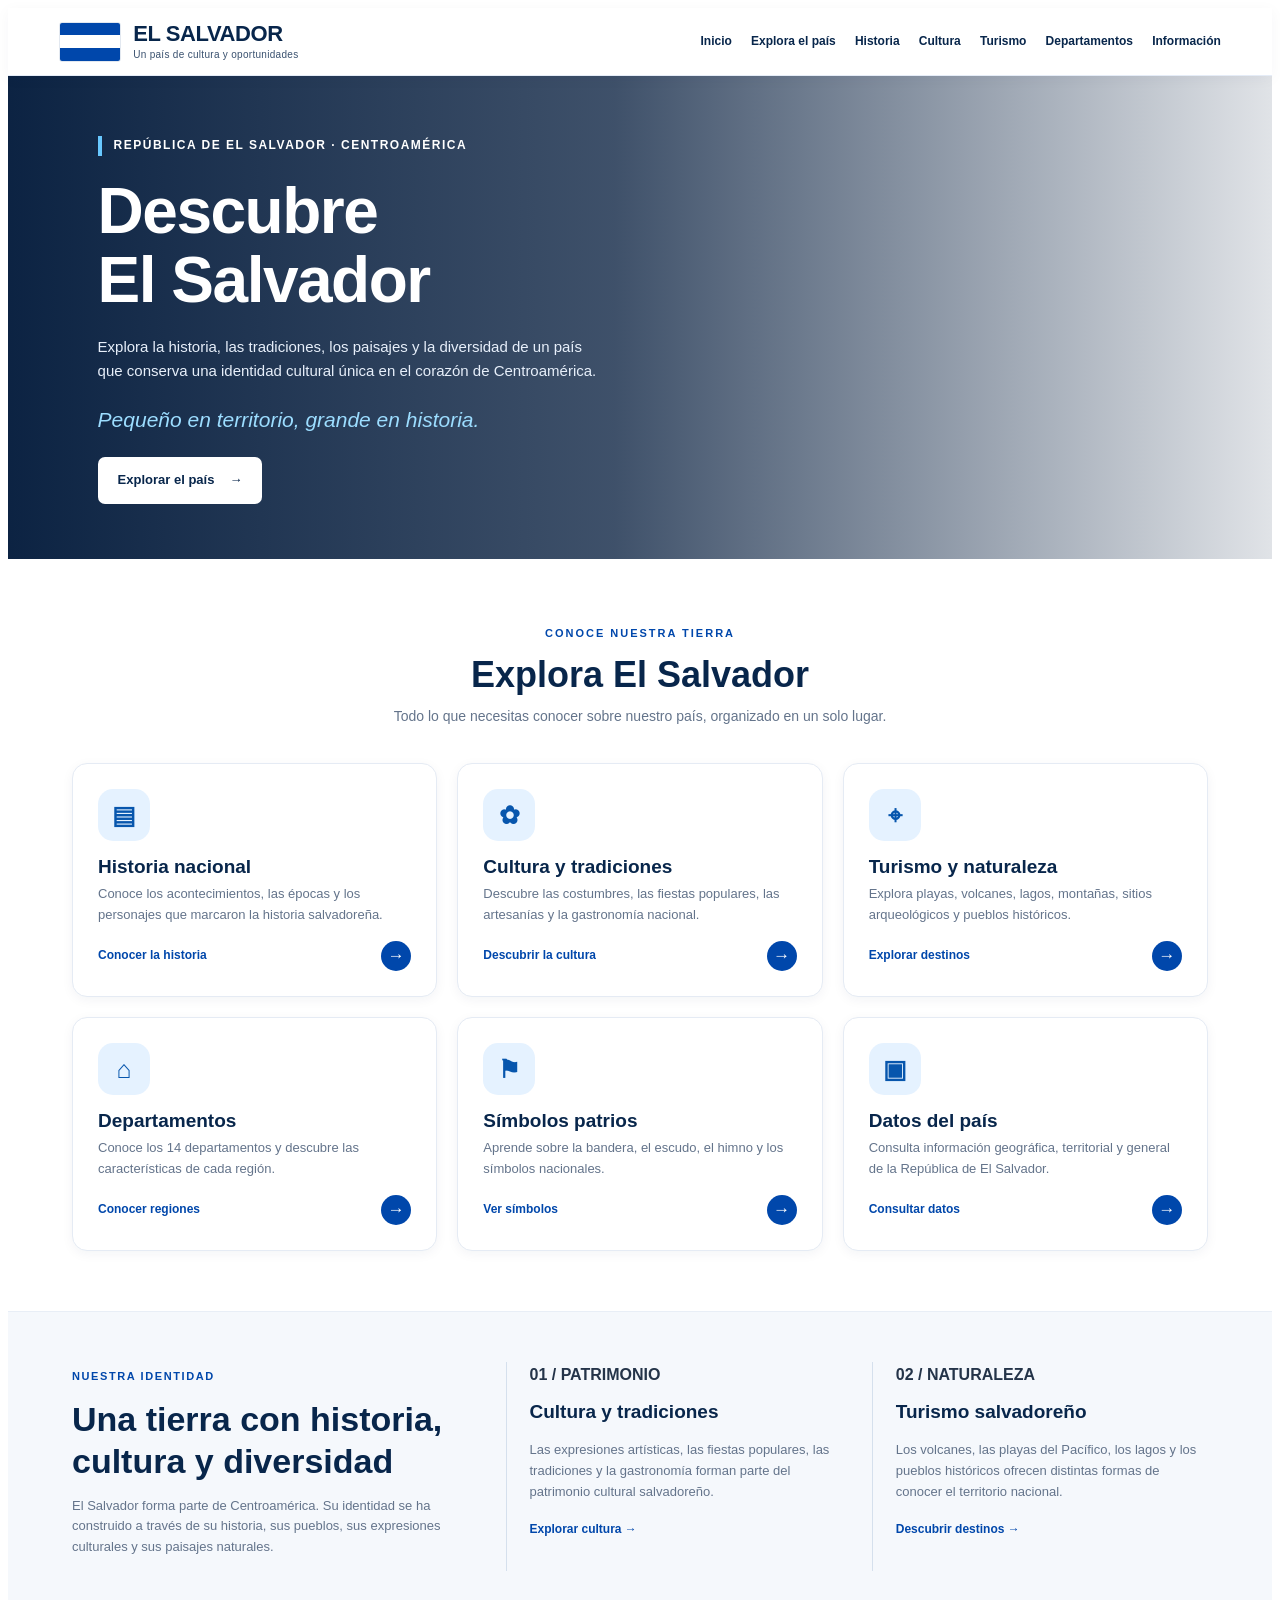
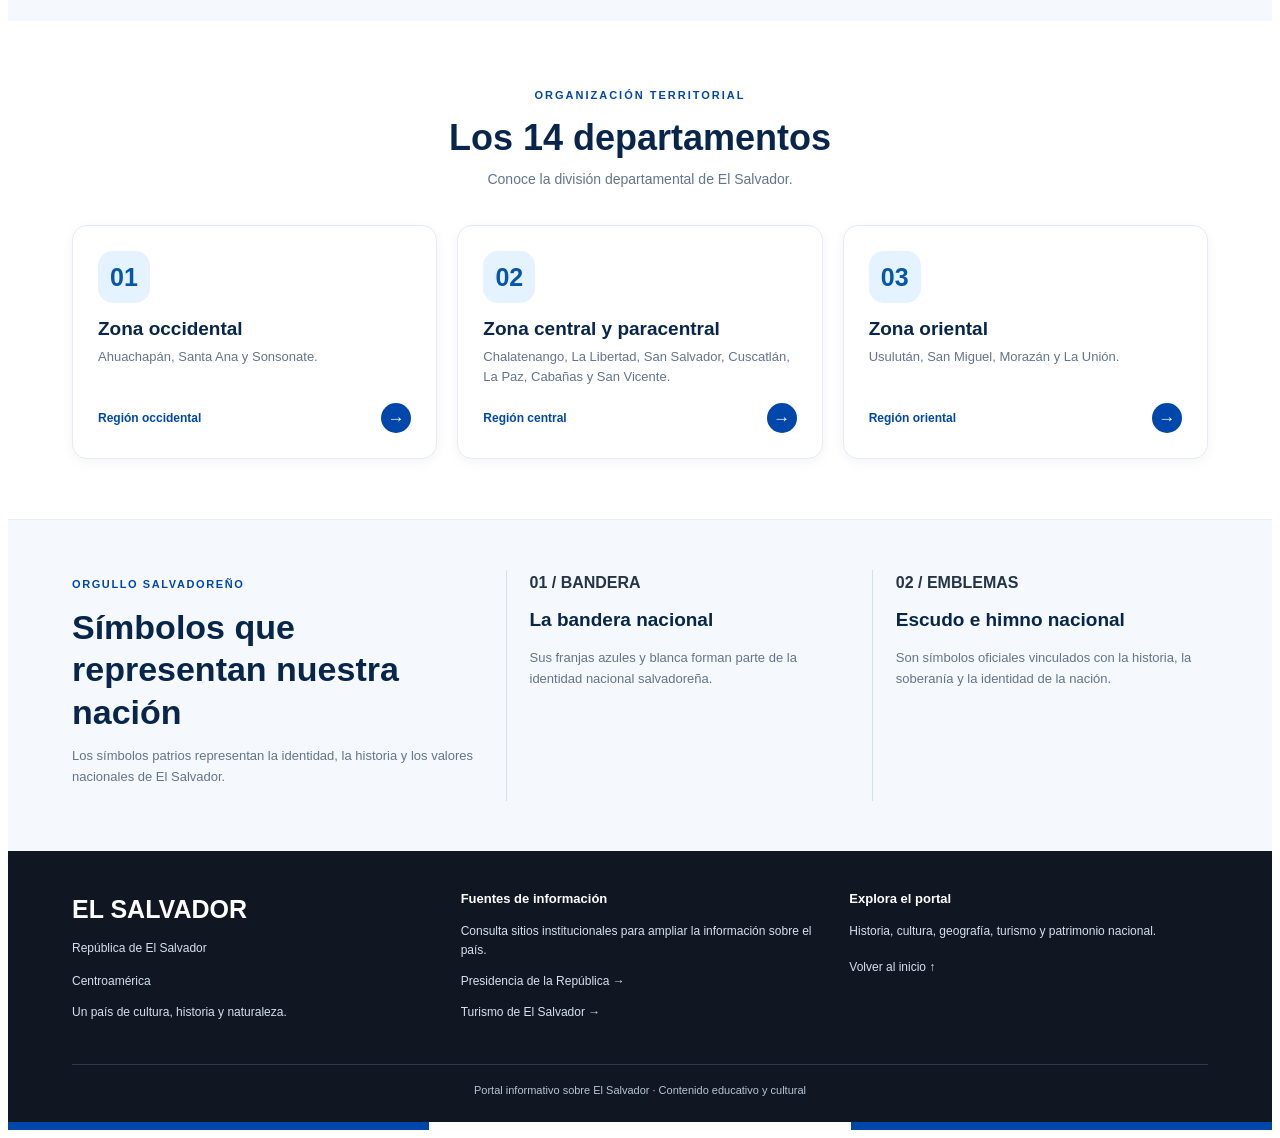
==== index.html @ 53412001 "Conflicto resuelto y actualizacion de cambios" ====
<!DOCTYPE html>
<html lang="es-SV">

<head>
  <!-- ==================================================
       1. CONFIGURACIÓN GENERAL DEL DOCUMENTO
  =================================================== -->
  <meta charset="UTF-8">
  <meta name="viewport" content="width=device-width, initial-scale=1.0">

  <title>El Salvador | Portal informativo nacional</title>

  <meta
    name="description"
    content="Descubre El Salvador: historia, cultura, turismo, departamentos, símbolos patrios e información general del país."
  >

  <meta name="theme-color" content="#0047ab">
  <meta name="robots" content="index, follow">

  <!-- ==================================================
       2. VINCULACIÓN DEL ARCHIVO CSS
       menu.css contiene los estilos del portal.
  =================================================== -->
  <link rel="stylesheet" href="style.css">
</head>

<body>

<div id="portal-sv">

  <!-- ==================================================
       3. ENCABEZADO, BANDERA Y MENÚ DE NAVEGACIÓN
       El JavaScript controla el menú móvil y la transparencia.
  =================================================== -->
  <header class="header">

    <!-- Marca del portal: bandera y nombre -->
    <a href="#sv-inicio" class="brand" aria-label="Inicio de El Salvador">

      <div class="flag" role="img" aria-label="Bandera de El Salvador">
        <span></span>
        <span></span>
        <span></span>
      </div>

      <span class="brand-text">
        <strong>EL SALVADOR</strong>
        <small>Un país de cultura y oportunidades</small>
      </span>

    </a>

    <!-- Botón para abrir y cerrar el menú en móviles -->
    <button
      class="toggle"
      id="sv-toggle"
      type="button"
      aria-label="Abrir menú"
      aria-controls="sv-nav"
      aria-expanded="false"
    >☰</button>

    <!-- Enlaces principales del portal -->
    <nav class="nav" id="sv-nav" aria-label="Menú principal">
      <a href="#sv-inicio">Inicio</a>
      <a href="#sv-explora">Explora el país</a>
      <a href="#sv-historia">Historia</a>
      <a href="#sv-cultura">Cultura</a>
      <a href="#sv-turismo">Turismo</a>
      <a href="#sv-departamentos">Departamentos</a>
      <a href="#sv-contacto">Información</a>
    </nav>

  </header>


  <!-- ==================================================
       4. PORTADA PRINCIPAL
       Presentación del país y botón para explorar el portal.
  =================================================== -->
  <section class="hero" id="sv-inicio">

    <div class="hero-content">

      <span class="eyebrow">
        REPÚBLICA DE EL SALVADOR · CENTROAMÉRICA
      </span>

      <h1>Descubre<br>El Salvador</h1>

      <p>
        Explora la historia, las tradiciones, los paisajes y la
        diversidad de un país que conserva una identidad cultural
        única en el corazón de Centroamérica.
      </p>

      <span class="motto">
        Pequeño en territorio, grande en historia.
      </span>

      <a class="btn" href="#sv-explora">
        Explorar el país
        <span aria-hidden="true">→</span>
      </a>

    </div>

  </section>


  <!-- ==================================================
       5. CONTENIDO PRINCIPAL Y ACCESOS
       Cada tarjeta lleva a una sección del portal.
  =================================================== -->
  <main class="main" id="sv-explora">

    <!-- Título de la sección -->
    <div class="section-title">
      <span>CONOCE NUESTRA TIERRA</span>
      <h2>Explora El Salvador</h2>
      <p>
        Todo lo que necesitas conocer sobre nuestro país,
        organizado en un solo lugar.
      </p>
    </div>

    <!-- Cuadrícula de categorías -->
    <div class="grid">

      <!-- Tarjeta: Historia -->
      <a class="card" href="#sv-historia">
        <span class="icon" aria-hidden="true">▤</span>
        <h3>Historia nacional</h3>
        <p>
          Conoce los acontecimientos, las épocas y los personajes
          que marcaron la historia salvadoreña.
        </p>
        <span class="card-link">
          Conocer la historia
          <b class="arrow" aria-hidden="true">→</b>
        </span>
      </a>

      <!-- Tarjeta: Cultura -->
      <a class="card" href="#sv-cultura">
        <span class="icon" aria-hidden="true">✿</span>
        <h3>Cultura y tradiciones</h3>
        <p>
          Descubre las costumbres, las fiestas populares,
          las artesanías y la gastronomía nacional.
        </p>
        <span class="card-link">
          Descubrir la cultura
          <b class="arrow" aria-hidden="true">→</b>
        </span>
      </a>

      <!-- Tarjeta: Turismo -->
      <a class="card" href="#sv-turismo">
        <span class="icon" aria-hidden="true">⌖</span>
        <h3>Turismo y naturaleza</h3>
        <p>
          Explora playas, volcanes, lagos, montañas,
          sitios arqueológicos y pueblos históricos.
        </p>
        <span class="card-link">
          Explorar destinos
          <b class="arrow" aria-hidden="true">→</b>
        </span>
      </a>

      <!-- Tarjeta: Departamentos -->
      <a class="card" href="#sv-departamentos">
        <span class="icon" aria-hidden="true">⌂</span>
        <h3>Departamentos</h3>
        <p>
          Conoce los 14 departamentos y descubre
          las características de cada región.
        </p>
        <span class="card-link">
          Conocer regiones
          <b class="arrow" aria-hidden="true">→</b>
        </span>
      </a>

      <!-- Tarjeta: Símbolos patrios -->
      <a class="card" href="#sv-simbolos">
        <span class="icon" aria-hidden="true">⚑</span>
        <h3>Símbolos patrios</h3>
        <p>
          Aprende sobre la bandera, el escudo,
          el himno y los símbolos nacionales.
        </p>
        <span class="card-link">
          Ver símbolos
          <b class="arrow" aria-hidden="true">→</b>
        </span>
      </a>

      <!-- Tarjeta: Información general -->
      <a class="card" href="#sv-informacion">
        <span class="icon" aria-hidden="true">▣</span>
        <h3>Datos del país</h3>
        <p>
          Consulta información geográfica, territorial
          y general de la República de El Salvador.
        </p>
        <span class="card-link">
          Consultar datos
          <b class="arrow" aria-hidden="true">→</b>
        </span>
      </a>

    </div>

  </main>


  <!-- ==================================================
       6. PRESENTACIÓN DE LA IDENTIDAD NACIONAL
       Introducción general sobre el patrimonio del país.
  =================================================== -->
  <section class="identity" id="sv-historia">

    <!-- Introducción -->
    <div class="identity-intro">
      <span class="label">NUESTRA IDENTIDAD</span>

      <h2>Una tierra con historia, cultura y diversidad</h2>

      <p>
        El Salvador forma parte de Centroamérica. Su identidad
        se ha construido a través de su historia, sus pueblos,
        sus expresiones culturales y sus paisajes naturales.
      </p>
    </div>

    <!-- Bloque de cultura -->
    <article class="identity-item" id="sv-cultura">
      <strong>01 / PATRIMONIO</strong>
      <h3>Cultura y tradiciones</h3>

      <p>
        Las expresiones artísticas, las fiestas populares,
        las tradiciones y la gastronomía forman parte
        del patrimonio cultural salvadoreño.
      </p>

      <a href="#sv-explora">Explorar cultura →</a>
    </article>

    <!-- Bloque de turismo -->
    <article class="identity-item" id="sv-turismo">
      <strong>02 / NATURALEZA</strong>
      <h3>Turismo salvadoreño</h3>

      <p>
        Los volcanes, las playas del Pacífico, los lagos
        y los pueblos históricos ofrecen distintas formas
        de conocer el territorio nacional.
      </p>

      <a href="#sv-explora">Descubrir destinos →</a>
    </article>

  </section>


  <!-- ==================================================
       7. ORGANIZACIÓN TERRITORIAL
       Presentación de las regiones y sus departamentos.
  =================================================== -->
  <section class="main" id="sv-departamentos">

    <div class="section-title">
      <span>ORGANIZACIÓN TERRITORIAL</span>
      <h2>Los 14 departamentos</h2>
      <p>
        Conoce la división departamental de El Salvador.
      </p>
    </div>

    <div class="grid">

      <!-- Región occidental -->
      <article class="card">
        <span class="icon" aria-hidden="true">01</span>
        <h3>Zona occidental</h3>
        <p>Ahuachapán, Santa Ana y Sonsonate.</p>
        <span class="card-link">
          Región occidental
          <b class="arrow" aria-hidden="true">→</b>
        </span>
      </article>

      <!-- Región central y paracentral -->
      <article class="card">
        <span class="icon" aria-hidden="true">02</span>
        <h3>Zona central y paracentral</h3>
        <p>
          Chalatenango, La Libertad, San Salvador, Cuscatlán,
          La Paz, Cabañas y San Vicente.
        </p>
        <span class="card-link">
          Región central
          <b class="arrow" aria-hidden="true">→</b>
        </span>
      </article>

      <!-- Región oriental -->
      <article class="card">
        <span class="icon" aria-hidden="true">03</span>
        <h3>Zona oriental</h3>
        <p>Usulután, San Miguel, Morazán y La Unión.</p>
        <span class="card-link">
          Región oriental
          <b class="arrow" aria-hidden="true">→</b>
        </span>
      </article>

    </div>

  </section>


  <!-- ==================================================
       8. SÍMBOLOS PATRIOS
       Contenido introductorio sobre los emblemas nacionales.
  =================================================== -->
  <section class="identity" id="sv-simbolos">

    <div class="identity-intro">
      <span class="label">ORGULLO SALVADOREÑO</span>

      <h2>Símbolos que representan nuestra nación</h2>

      <p>
        Los símbolos patrios representan la identidad,
        la historia y los valores nacionales de El Salvador.
      </p>
    </div>

    <!-- Bandera nacional -->
    <article class="identity-item">
      <strong>01 / BANDERA</strong>
      <h3>La bandera nacional</h3>
      <p>
        Sus franjas azules y blanca forman parte
        de la identidad nacional salvadoreña.
      </p>
    </article>

    <!-- Escudo e himno -->
    <article class="identity-item">
      <strong>02 / EMBLEMAS</strong>
      <h3>Escudo e himno nacional</h3>
      <p>
        Son símbolos oficiales vinculados con la historia,
        la soberanía y la identidad de la nación.
      </p>
    </article>

  </section>


  <!-- ==================================================
       9. PIE DE PÁGINA E INFORMACIÓN
       Incluye la descripción del portal y enlaces externos.
  =================================================== -->
  <footer class="footer" id="sv-contacto">

    <!-- Identidad del portal -->
    <div>
      <h3>EL SALVADOR</h3>
      <span>República de El Salvador</span>
      <p>Centroamérica</p>
      <p>Un país de cultura, historia y naturaleza.</p>
    </div>

    <!-- Fuentes externas -->
    <div id="sv-informacion">
      <h4>Fuentes de información</h4>

      <p>
        Consulta sitios institucionales para ampliar
        la información sobre el país.
      </p>

      <p>
        <a
          href="https://www.presidencia.gob.sv/"
          target="_blank"
          rel="noopener noreferrer"
        >
          Presidencia de la República →
        </a>
      </p>

      <p>
        <a
          href="https://www.elsalvador.travel/"
          target="_blank"
          rel="noopener noreferrer"
        >
          Turismo de El Salvador →
        </a>
      </p>
    </div>

    <!-- Navegación secundaria -->
    <div>
      <h4>Explora el portal</h4>
      <p>
        Historia, cultura, geografía, turismo y patrimonio nacional.
      </p>
      <a href="#sv-inicio">Volver al inicio ↑</a>
    </div>

    <!-- Derechos y descripción -->
    <div class="copyright">
      Portal informativo sobre El Salvador · Contenido educativo y cultural
    </div>

  </footer>


  <!-- ==================================================
       10. FRANJA DECORATIVA CON COLORES NACIONALES
       Elemento visual al final de la página.
  =================================================== -->
  <div class="stripes" aria-hidden="true">
    <span></span>
    <span></span>
    <span></span>
  </div>

</div>

<!-- FUNCIONAMIENTO DEL MENÚ MÓVIL -->

<script>
(function () {
  "use strict";

  const root = document.getElementById("portal-sv");
  if (!root) return;

  const header = root.querySelector(".header");
  const button = root.querySelector("#sv-toggle");
  const nav = root.querySelector("#sv-nav");

  /* =========================================
     1. TRANSPARENCIA DEL ENCABEZADO AL BAJAR
  ========================================= */
  function updateHeader() {
    if (!header) return;

    header.classList.toggle("scrolled", window.scrollY > 30);
  }

  window.addEventListener("scroll", updateHeader, {
    passive: true
  });

  updateHeader();

  /* =========================================
     2. CONTROL DEL MENÚ MÓVIL
  ========================================= */
  if (!button || !nav) return;

  function closeMenu() {
    nav.classList.remove("open");
    button.textContent = "☰";
    button.setAttribute("aria-expanded", "false");
    button.setAttribute("aria-label", "Abrir menú");
  }

  function openMenu() {
    nav.classList.add("open");
    button.textContent = "✕";
    button.setAttribute("aria-expanded", "true");
    button.setAttribute("aria-label", "Cerrar menú");
  }

  button.addEventListener("click", function () {
    const isOpen = nav.classList.contains("open");

    if (isOpen) {
      closeMenu();
    } else {
      openMenu();
    }
  });

  /* Cerrar al seleccionar una sección */
  nav.querySelectorAll("a").forEach(function (link) {
    link.addEventListener("click", closeMenu);
  });

  /* Cerrar con Escape */
  document.addEventListener("keydown", function (event) {
    if (event.key === "Escape") {
      closeMenu();
    }
  });

  /* Cerrar si se vuelve a la vista de escritorio */
  window.addEventListener("resize", function () {
    if (window.innerWidth > 720) {
      closeMenu();
    }
  });

})();
</script>


</body>
</html>
---- style.css ----
/* ==================================================
   1. VARIABLES Y CONFIGURACIÓN GENERAL
================================================== */
#portal-sv {
  --azul: #0047ab;
  --azul-oscuro: #08264b;
  --celeste: #dceeff;
  --blanco: #fff;
  --gris: #64748b;
  --fondo: #f5f8fc;
  --borde: #e5ebf4;
  --radio: 15px;
  --transicion: .25s ease;
  font-family: "Segoe UI", Arial, sans-serif;
  color: #243449;
  background: var(--blanco);
  width: 100%;
  line-height: 1.6;
  overflow-wrap: break-word;
  isolation: isolate;
}
#portal-sv *,
#portal-sv *::before,
#portal-sv *::after {
  box-sizing: border-box;
}
#portal-sv img {
  display: block;
  max-width: 100%;
  height: auto;
}
#portal-sv a {
  color: inherit;
  text-decoration: none;
}
#portal-sv button {
  font: inherit;
}
#portal-sv a:focus-visible,
#portal-sv button:focus-visible {
  outline: 3px solid #68c8ff;
  outline-offset: 4px;
}

/* ==================================================
   2. ENCABEZADO Y MARCA
================================================== */
#portal-sv .header {
  position: relative;
  z-index: 10;
  display: flex;
  align-items: center;
  justify-content: space-between;
  gap: 20px;
  padding: 14px clamp(16px, 4vw, 55px);
  background: var(--blanco);
  border-bottom: 1px solid #e7edf4;
}
#portal-sv .brand {
  display: flex;
  align-items: center;
  gap: 12px;
  flex-shrink: 0;
  color: var(--azul-oscuro);
}
#portal-sv .flag {
  display: flex;
  flex-direction: column;
  width: 62px;
  height: 40px;
  flex-shrink: 0;
  overflow: hidden;
  border: 1px solid #e2e8f0;
  border-radius: 3px;
}
#portal-sv .flag span {
  display: block;
  flex: 1;
  background: #0047ab;
}
#portal-sv .flag span:nth-child(2) {
  background: #fff;
}
#portal-sv .brand strong {
  display: block;
  font-size: 24px;
  line-height: 1.2;
}
#portal-sv .brand small {
  display: block;
  font-size: 11px;
  line-height: 1.5;
}


/* ==================================================
   3. MENÚ INSTITUCIONAL — EL SALVADOR
================================================== */

/* Encabezado fijo y transición */
#portal-sv .header {
  position: sticky;
  top: 0;
  z-index: 1000;
  display: flex;
  align-items: center;
  justify-content: space-between;
  gap: 20px;
  padding: 13px clamp(16px, 4vw, 55px);
  background: rgba(255, 255, 255, .97);
  border-bottom: 1px solid rgba(0, 71, 171, .10);
  box-shadow: 0 3px 14px rgba(8, 38, 75, .04);
  transition:
    background .35s ease,
    box-shadow .35s ease,
    border-color .35s ease,
    padding .35s ease,
    backdrop-filter .35s ease;
}

/* Estado transparente al desplazarse */
#portal-sv .header.scrolled {
  padding-top: 9px;
  padding-bottom: 9px;
  background: rgba(8, 38, 75, .78);
  border-bottom-color: rgba(255, 255, 255, .15);
  box-shadow: 0 8px 28px rgba(8, 38, 75, .16);
  -webkit-backdrop-filter: blur(16px) saturate(150%);
  backdrop-filter: blur(16px) saturate(150%);
}

/* Marca y nombre del portal */
#portal-sv .brand {
  display: flex;
  align-items: center;
  gap: 12px;
  min-width: 0;
  flex-shrink: 0;
  color: var(--azul-oscuro);
  transition: color .35s ease;
}

#portal-sv .header.scrolled .brand {
  color: #fff;
}

#portal-sv .brand strong {
  font-size: 22px;
  line-height: 1.2;
  letter-spacing: -.4px;
}

#portal-sv .brand small {
  font-size: 10px;
  letter-spacing: .3px;
  opacity: .8;
}

/* Navegación de escritorio */
#portal-sv .nav {
  display: flex;
  align-items: center;
  justify-content: flex-end;
  gap: clamp(8px, 1.5vw, 22px);
}

#portal-sv .nav a {
  position: relative;
  display: inline-flex;
  align-items: center;
  padding: 10px 0;
  color: var(--azul-oscuro);
  font-size: 12px;
  font-weight: 700;
  white-space: nowrap;
  border: 0;
  transition: color .25s ease;
}

/* Línea inferior animada */
#portal-sv .nav a::after {
  content: "";
  position: absolute;
  right: 0;
  bottom: 3px;
  left: 0;
  height: 2px;
  border-radius: 5px;
  background: #168bd2;
  transform: scaleX(0);
  transform-origin: right;
  transition: transform .28s ease;
}

#portal-sv .nav a:hover,
#portal-sv .nav a:focus-visible {
  color: #0878bd;
}

#portal-sv .nav a:hover::after,
#portal-sv .nav a:focus-visible::after {
  transform: scaleX(1);
  transform-origin: left;
}

/* Colores del menú sobre el encabezado transparente */
#portal-sv .header.scrolled .nav a {
  color: #fff;
}

#portal-sv .header.scrolled .nav a:hover,
#portal-sv .header.scrolled .nav a:focus-visible {
  color: #9cddff;
}

#portal-sv .header.scrolled .nav a::after {
  background: #9cddff;
}

/* Botón del menú móvil */
#portal-sv .toggle {
  display: none;
  align-items: center;
  justify-content: center;
  width: 43px;
  height: 43px;
  padding: 0;
  border: 1px solid rgba(0, 71, 171, .15);
  border-radius: 12px;
  background: #edf6ff;
  color: var(--azul);
  font-size: 23px;
  cursor: pointer;
  transition:
    background .25s ease,
    color .25s ease,
    transform .25s ease;
}

#portal-sv .toggle:hover {
  background: var(--azul);
  color: #fff;
}

#portal-sv .header.scrolled .toggle {
  border-color: rgba(255, 255, 255, .2);
  background: rgba(255, 255, 255, .12);
  color: #fff;
}

#portal-sv .header.scrolled .toggle:hover {
  background: rgba(255, 255, 255, .24);
}

/* ==================================================
   3.1 MENÚ RESPONSIVE
================================================== */
@media (max-width: 1050px) {
  #portal-sv .header {
    gap: 14px;
  }

  #portal-sv .nav {
    gap: 12px;
  }

  #portal-sv .nav a {
    font-size: 11px;
  }

  #portal-sv .brand strong {
    font-size: 20px;
  }
}

@media (max-width: 720px) {
  #portal-sv .header,
  #portal-sv .header.scrolled {
    flex-wrap: nowrap;
    gap: 12px;
    padding: 11px 16px;
  }

  #portal-sv .brand {
    gap: 9px;
  }

  #portal-sv .brand strong {
    font-size: 19px;
  }

  #portal-sv .brand small {
    font-size: 9px;
  }

  #portal-sv .flag {
    width: 43px;
    height: 29px;
  }

  #portal-sv .toggle {
    display: inline-flex;
    flex-shrink: 0;
  }

  #portal-sv .nav {
    display: none;
    position: absolute;
    top: 100%;
    right: 0;
    left: 0;
    flex-direction: column;
    align-items: stretch;
    gap: 0;
    padding: 8px 20px 16px;
    border-top: 1px solid #e5edf7;
    border-bottom: 2px solid #168bd2;
    border-radius: 0 0 16px 16px;
    background: rgba(255, 255, 255, .98);
    box-shadow: 0 16px 32px rgba(8, 38, 75, .14);
    -webkit-backdrop-filter: blur(16px);
    backdrop-filter: blur(16px);
  }

  #portal-sv .nav.open {
    display: flex;
  }

  #portal-sv .nav a,
  #portal-sv .header.scrolled .nav a {
    display: block;
    padding: 13px 5px;
    border-bottom: 1px solid #eaf0f7;
    color: var(--azul-oscuro);
    font-size: 13px;
    white-space: normal;
  }

  #portal-sv .nav a::after {
    display: none;
  }

  #portal-sv .nav a:hover,
  #portal-sv .header.scrolled .nav a:hover {
    color: #0878bd;
    background: #f1f8ff;
  }

  #portal-sv .header.scrolled .nav {
    background: rgba(255, 255, 255, .98);
  }
}

/* ==================================================
   3.2 ACCESIBILIDAD
================================================== */
@media (prefers-reduced-motion: reduce) {
  #portal-sv .header,
  #portal-sv .nav a,
  #portal-sv .nav a::after,
  #portal-sv .toggle {
    transition: none;
  }
}


/* ==================================================
   4. PORTADA PRINCIPAL
================================================== */
#portal-sv .hero {
  display: flex;
  align-items: center;
  min-height: 450px;
  padding: 55px clamp(22px, 7vw, 95px);
  color: #fff;
  background:
    linear-gradient(
      90deg,
      rgba(2, 26, 59, .96),
      rgba(2, 26, 59, .76) 48%,
      rgba(2, 26, 59, .12)
    ),
    url("https://images.unsplash.com/photo-1518509562904-e7ef99cdcc86?auto=format&fit=crop&w=1800&q=85")
    center / cover no-repeat;
}
#portal-sv .hero-content {
  width: 100%;
  max-width: 610px;
}
#portal-sv .eyebrow {
  display: inline-block;
  padding-left: 12px;
  border-left: 4px solid #68c8ff;
  font-size: 12px;
  font-weight: 750;
  letter-spacing: 1.5px;
}
#portal-sv .hero h1 {
  margin: 20px 0;
  color: #fff;
  font-size: clamp(38px, 5vw, 65px);
  line-height: 1.08;
  letter-spacing: -1.5px;
}
#portal-sv .hero p {
  max-width: 510px;
  color: #e7effa;
  font-size: 15px;
}
#portal-sv .hero .motto {
  display: block;
  margin: 20px 0;
  color: #9cddff;
  font-size: 21px;
  font-style: italic;
}

/* ==================================================
   5. BOTÓN PRINCIPAL
================================================== */
#portal-sv .btn {
  display: inline-flex;
  align-items: center;
  justify-content: center;
  gap: 15px;
  padding: 12px 19px;
  border: 1px solid transparent;
  border-radius: 7px;
  background: #fff;
  color: var(--azul-oscuro);
  font-size: 13px;
  font-weight: 750;
  transition: background var(--transicion), transform var(--transicion);
}
#portal-sv .btn:hover {
  background: #cceaff;
  transform: translateY(-2px);
}

/* ==================================================
   6. CONTENIDO Y TÍTULOS
================================================== */
#portal-sv .main {
  padding: 60px clamp(17px, 5vw, 70px);
}
#portal-sv .section-title {
  margin: 0 auto 35px;
  text-align: center;
}
#portal-sv .section-title span {
  color: var(--azul);
  font-size: 11px;
  font-weight: 800;
  letter-spacing: 2px;
}
#portal-sv .section-title h2 {
  margin: 8px 0;
  color: var(--azul-oscuro);
  font-size: clamp(26px, 3vw, 36px);
  line-height: 1.25;
}
#portal-sv .section-title p {
  margin: 0;
  color: var(--gris);
  font-size: 14px;
}

/* ==================================================
   7. CUADRÍCULA DE TARJETAS
================================================== */
#portal-sv .grid {
  display: grid;
  grid-template-columns: repeat(3, minmax(0, 1fr));
  gap: 20px;
  width: 100%;
  max-width: 1400px;
  margin: 0 auto;
}
#portal-sv .card {
  display: flex;
  flex-direction: column;
  align-items: flex-start;
  min-width: 0;
  min-height: 225px;
  padding: 25px;
  border: 1px solid var(--borde);
  border-radius: var(--radio);
  background: #fff;
  box-shadow: 0 3px 12px rgba(15, 42, 78, .05);
  transition: transform var(--transicion), border-color var(--transicion), box-shadow var(--transicion);
}
#portal-sv .card:hover {
  transform: translateY(-4px);
  border-color: #b9d8f3;
  box-shadow: 0 12px 28px rgba(15, 42, 78, .1);
}
#portal-sv .icon {
  display: grid;
  place-items: center;
  width: 52px;
  height: 52px;
  flex-shrink: 0;
  border-radius: 15px;
  background: #e5f2ff;
  color: #0756ad;
  font-size: 25px;
  font-weight: 700;
}
#portal-sv .card h3 {
  margin: 13px 0 5px;
  color: var(--azul-oscuro);
  font-size: 19px;
  line-height: 1.35;
}
#portal-sv .card p {
  margin: 0 0 15px;
  color: var(--gris);
  font-size: 13px;
}
#portal-sv .card-link {
  display: flex;
  align-items: center;
  justify-content: space-between;
  gap: 10px;
  width: 100%;
  margin-top: auto;
  color: var(--azul);
  font-size: 12px;
  font-weight: 750;
}
#portal-sv .arrow {
  display: grid;
  place-items: center;
  width: 30px;
  height: 30px;
  flex-shrink: 0;
  border-radius: 50%;
  background: var(--azul);
  color: #fff;
  font-size: 17px;
  transition: transform var(--transicion);
}
#portal-sv .card-link:hover .arrow {
  transform: translateX(3px);
}

/* ==================================================
   8. IDENTIDAD NACIONAL
================================================== */
#portal-sv .identity {
  display: grid;
  grid-template-columns: 1.2fr 1fr 1fr;
  gap: 30px;
  padding: 50px clamp(20px, 5vw, 70px);
  border-top: 1px solid #e8eef6;
  background: var(--fondo);
}
#portal-sv .identity .label {
  color: var(--azul);
  font-size: 11px;
  font-weight: 800;
  letter-spacing: 1.6px;
}
#portal-sv .identity h2 {
  margin: 10px 0;
  color: var(--azul-oscuro);
  font-size: clamp(24px, 2.7vw, 34px);
  line-height: 1.25;
}
#portal-sv .identity h3 {
  margin: 9px 0;
  color: var(--azul-oscuro);
  font-size: 19px;
}
#portal-sv .identity p {
  color: var(--gris);
  font-size: 13px;
}
#portal-sv .identity-item {
  padding-left: 23px;
  border-left: 1px solid #d5e0ed;
}
#portal-sv .identity-item a {
  color: var(--azul);
  font-size: 12px;
  font-weight: 750;
}
#portal-sv .identity-item a:hover {
  text-decoration: underline;
}

/* ==================================================
   9. PIE DE PÁGINA
================================================== */
#portal-sv .footer {
  display: grid;
  grid-template-columns: repeat(3, minmax(0, 1fr));
  gap: 30px;
  padding: 38px clamp(20px, 5vw, 70px) 22px;
  background: #101722;
  color: #fff;
}
#portal-sv .footer h3 {
  margin: 0 0 5px;
  color: #fff;
  font-size: 25px;
}
#portal-sv .footer h4 {
  margin: 0 0 10px;
  color: #fff;
  font-size: 13px;
}
#portal-sv .footer p,
#portal-sv .footer a,
#portal-sv .footer span {
  color: #d6e0ee;
  font-size: 12px;
  overflow-wrap: anywhere;
}
#portal-sv .footer a:hover {
  color: #9cddff;
}
#portal-sv .socials {
  display: flex;
  flex-wrap: wrap;
  gap: 9px;
  margin-top: 12px;
}
#portal-sv .socials a {
  display: grid;
  place-items: center;
  width: 35px;
  height: 35px;
  border-radius: 50%;
  background: #fff;
  color: #10315a;
  font-weight: 800;
  transition: background var(--transicion), transform var(--transicion);
}
#portal-sv .socials a:hover {
  transform: translateY(-2px);
  background: #9cddff;
}
#portal-sv .copyright {
  grid-column: 1 / -1;
  padding-top: 17px;
  border-top: 1px solid #303c4c;
  color: #b7c4d5;
  font-size: 11px;
  text-align: center;
}

/* ==================================================
   10. FRANJA CON LOS COLORES DE LA BANDERA
================================================== */
#portal-sv .stripes {
  display: flex;
  width: 100%;
  height: 8px;
}
#portal-sv .stripes span {
  flex: 1;
}
#portal-sv .stripes span:nth-child(1),
#portal-sv .stripes span:nth-child(3) {
  background: #0047ab;
}
#portal-sv .stripes span:nth-child(2) {
  background: #fff;
}

/* ==================================================
   11. TABLET Y PANTALLAS MEDIANAS
================================================== */
@media (max-width: 1050px) {
  #portal-sv .header {
    flex-wrap: wrap;
  }
  #portal-sv .nav {
    gap: 13px;
  }
  #portal-sv .nav a {
    font-size: 11px;
  }
  #portal-sv .grid {
    grid-template-columns: repeat(2, minmax(0, 1fr));
  }
  #portal-sv .identity {
    grid-template-columns: repeat(2, minmax(0, 1fr));
  }
  #portal-sv .identity-intro {
    grid-column: 1 / -1;
  }
}

/* ==================================================
   12. MÓVILES
================================================== */
@media (max-width: 720px) {
  #portal-sv .header {
    flex-wrap: nowrap;
    gap: 12px;
    padding: 12px 16px;
  }
  #portal-sv .brand {
    min-width: 0;
    gap: 9px;
  }
  #portal-sv .brand strong {
    font-size: 21px;
  }
  #portal-sv .brand small {
    font-size: 10px;
  }
  #portal-sv .flag {
    width: 48px;
    height: 32px;
  }
  #portal-sv .toggle {
    display: block;
    flex-shrink: 0;
  }
  #portal-sv .nav {
    display: none;
    position: absolute;
    top: 100%;
    left: 0;
    right: 0;
    flex-direction: column;
    align-items: stretch;
    gap: 0;
    padding: 8px 20px 15px;
    border-top: 1px solid #edf0f5;
    background: #fff;
    box-shadow: 0 12px 20px rgba(0, 0, 0, .08);
  }
  #portal-sv .nav.open {
    display: flex;
  }
  #portal-sv .nav a {
    padding: 12px 5px;
    border-bottom: 1px solid #edf0f5;
    font-size: 13px;
  }
  #portal-sv .hero {
    min-height: 440px;
    padding: 38px 22px;
    background-position: center;
  }
  #portal-sv .hero h1 {
    font-size: clamp(36px, 10vw, 49px);
    letter-spacing: -1px;
  }
  #portal-sv .hero p {
    font-size: 14px;
  }
  #portal-sv .hero .motto {
    font-size: 18px;
  }
  #portal-sv .main {
    padding: 42px 16px;
  }
  #portal-sv .section-title {
    margin-bottom: 25px;
  }
  #portal-sv .grid {
    grid-template-columns: minmax(0, 1fr);
    gap: 14px;
  }
  #portal-sv .card {
    min-height: 190px;
    padding: 22px;
  }
  #portal-sv .identity {
    grid-template-columns: minmax(0, 1fr);
    gap: 22px;
    padding: 38px 22px;
  }
  #portal-sv .identity-intro {
    grid-column: auto;
  }
  #portal-sv .identity-item {
    padding-left: 17px;
  }
  #portal-sv .footer {
    grid-template-columns: minmax(0, 1fr);
    gap: 24px;
    padding: 32px 22px 22px;
  }
  #portal-sv .copyright {
    grid-column: auto;
  }
}

/* ==================================================
   13. ACCESIBILIDAD Y MOVIMIENTO REDUCIDO
================================================== */
@media (prefers-reduced-motion: reduce) {
  #portal-sv *,
  #portal-sv *::before,
  #portal-sv *::after {
    scroll-behavior: auto !important;
    animation: none !important;
    transition: none !important;
  }
}
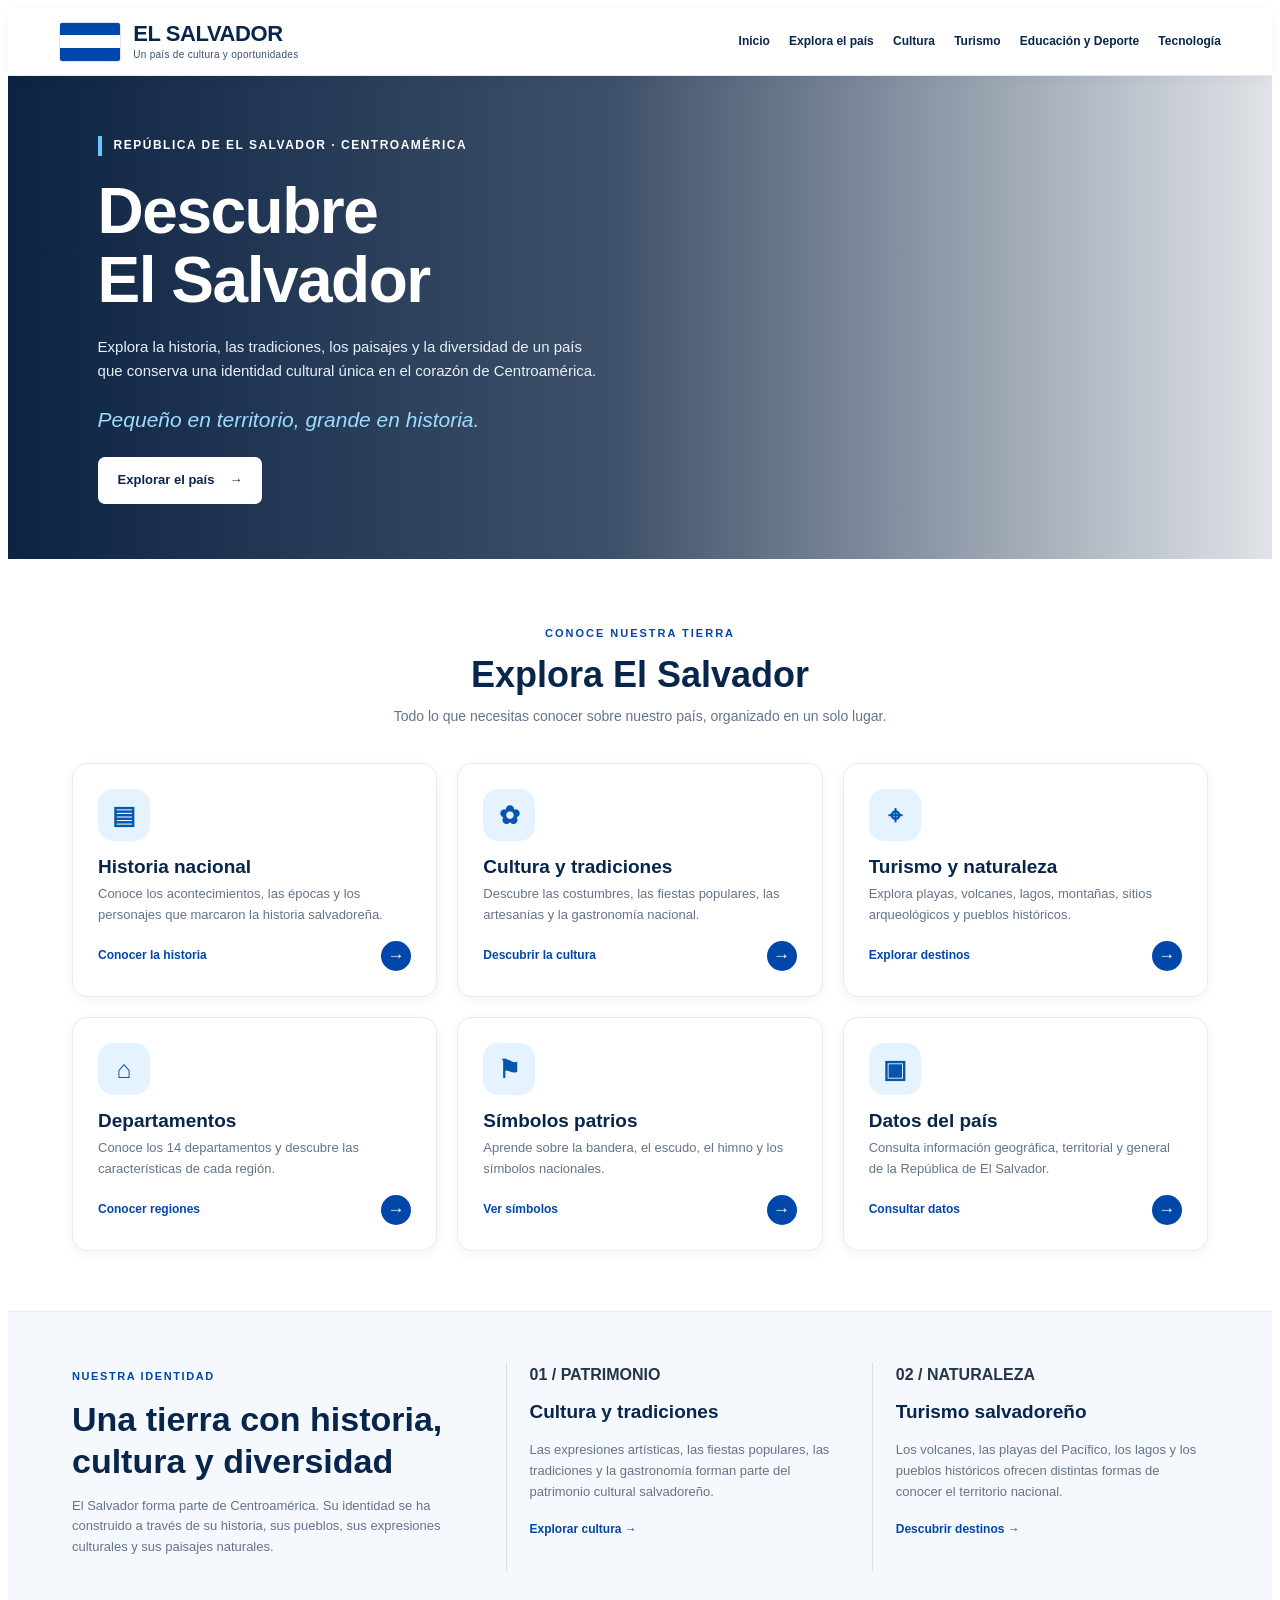
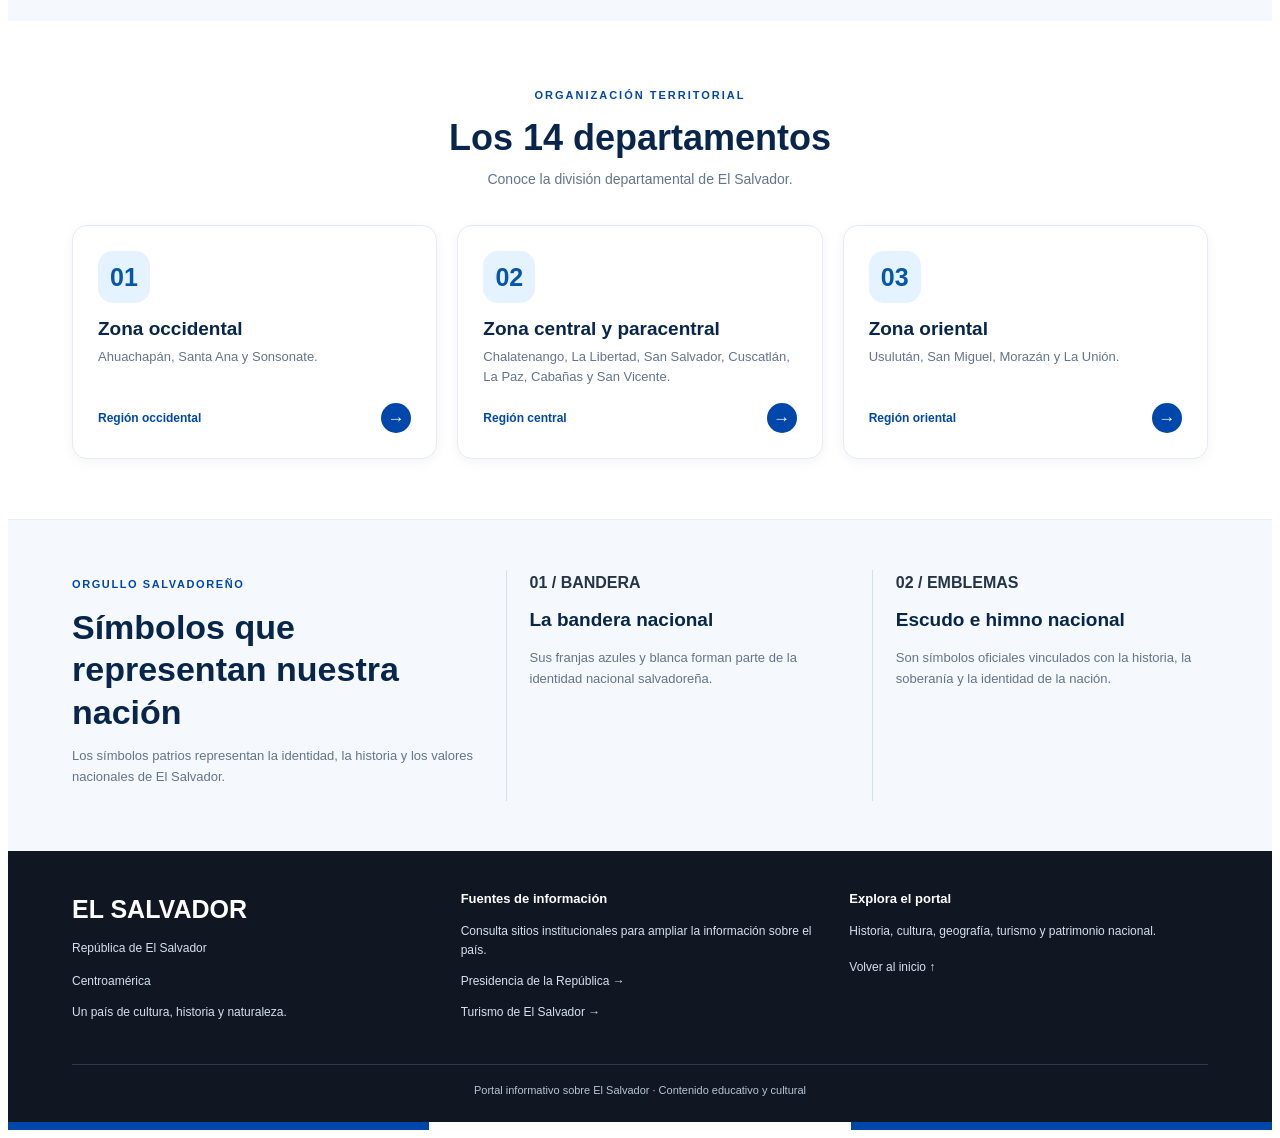
==== commit 7fc8c39b: "enlaces unificados" ====
--- a/index.html
+++ b/index.html
@@ -62,16 +62,16 @@
       aria-expanded="false"
     >☰</button>
 
+
     <!-- Enlaces principales del portal -->
-    <nav class="nav" id="sv-nav" aria-label="Menú principal">
-      <a href="#sv-inicio">Inicio</a>
-      <a href="#sv-explora">Explora el país</a>
-      <a href="#sv-historia">Historia</a>
-      <a href="#sv-cultura">Cultura</a>
-      <a href="#sv-turismo">Turismo</a>
-      <a href="#sv-departamentos">Departamentos</a>
-      <a href="#sv-contacto">Información</a>
-    </nav>
+<nav class="nav" id="sv-nav" aria-label="Menú principal">
+  <a href="index.html">Inicio</a>
+  <a href="iniciosv.html">Explora el país</a>
+  <a href="Cultura_ElSalvador_G5_unico.html">Cultura</a>
+  <a href="lugares_turisticos.html">Turismo</a>
+  <a href="educacionydeporte.html">Educación y Deporte</a>
+  <a href="Tecnologia.html">Tecnología</a>
+</nav>
 
   </header>
 
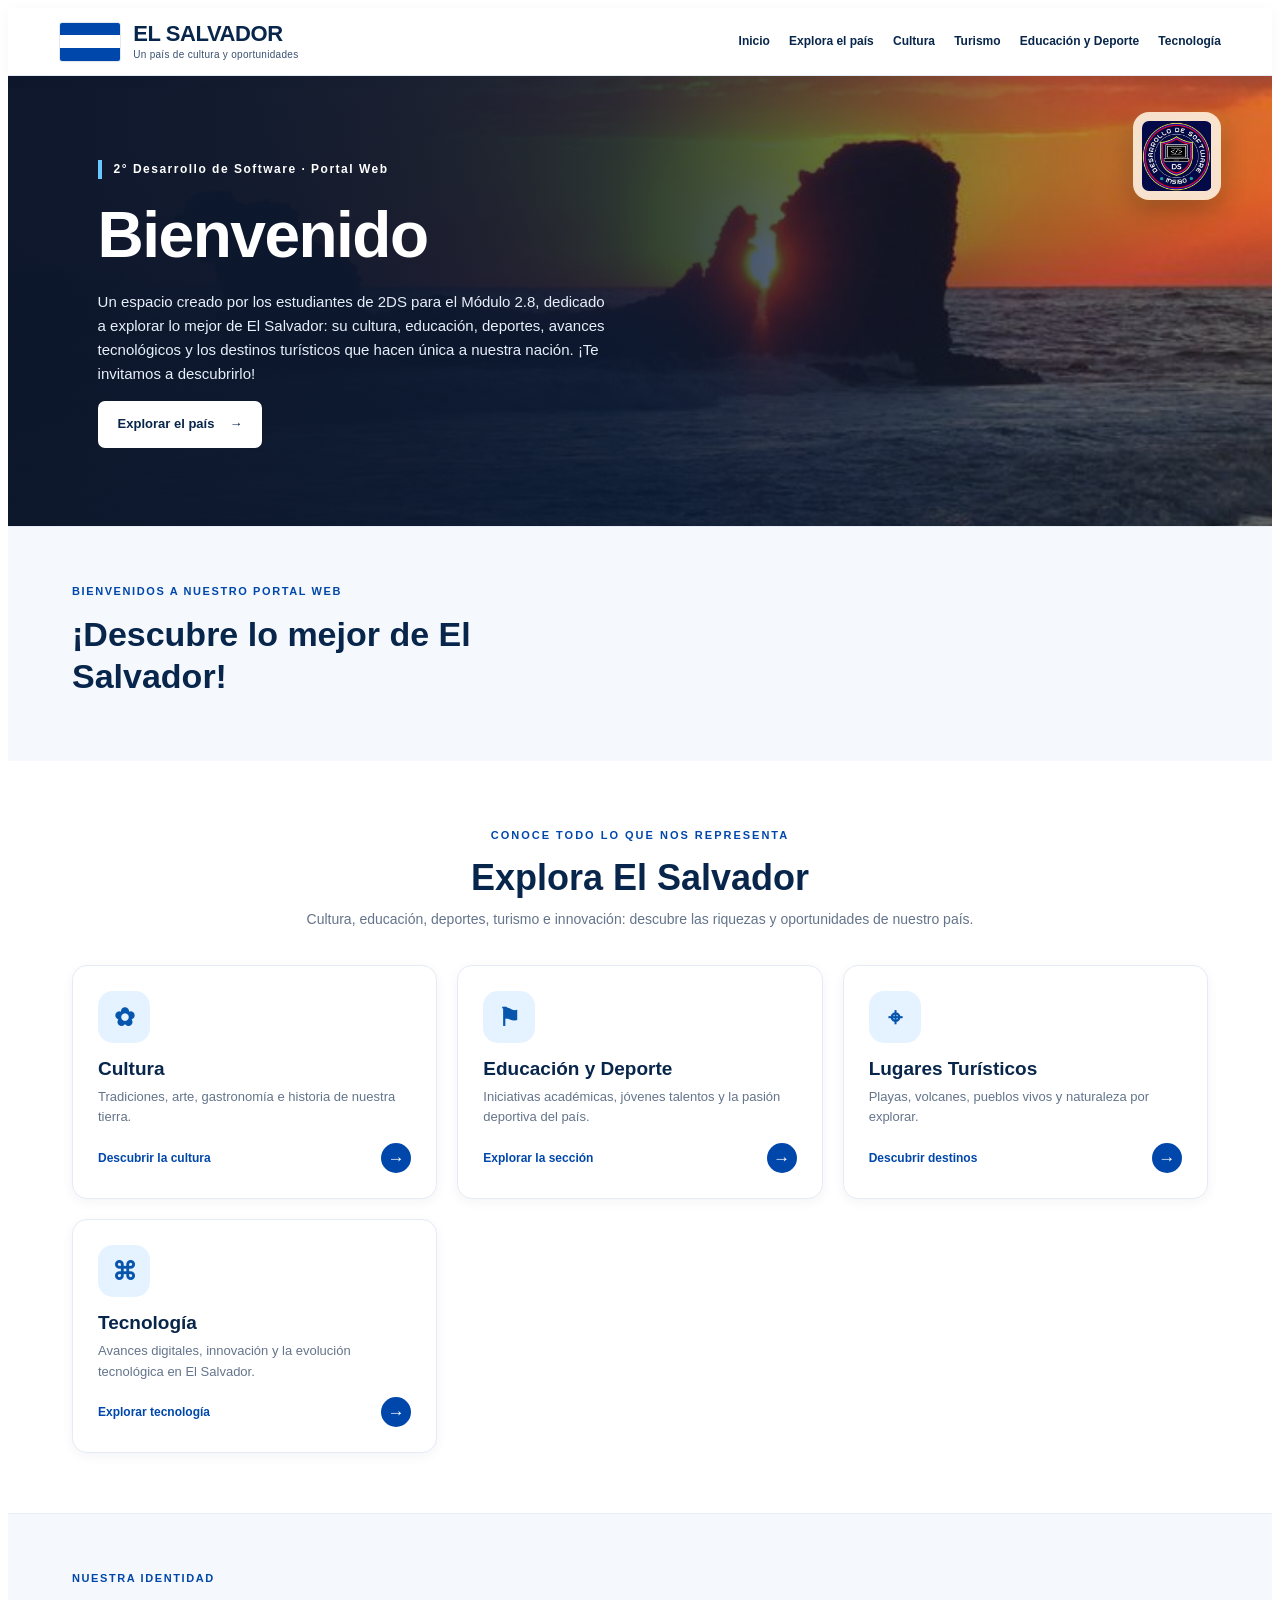
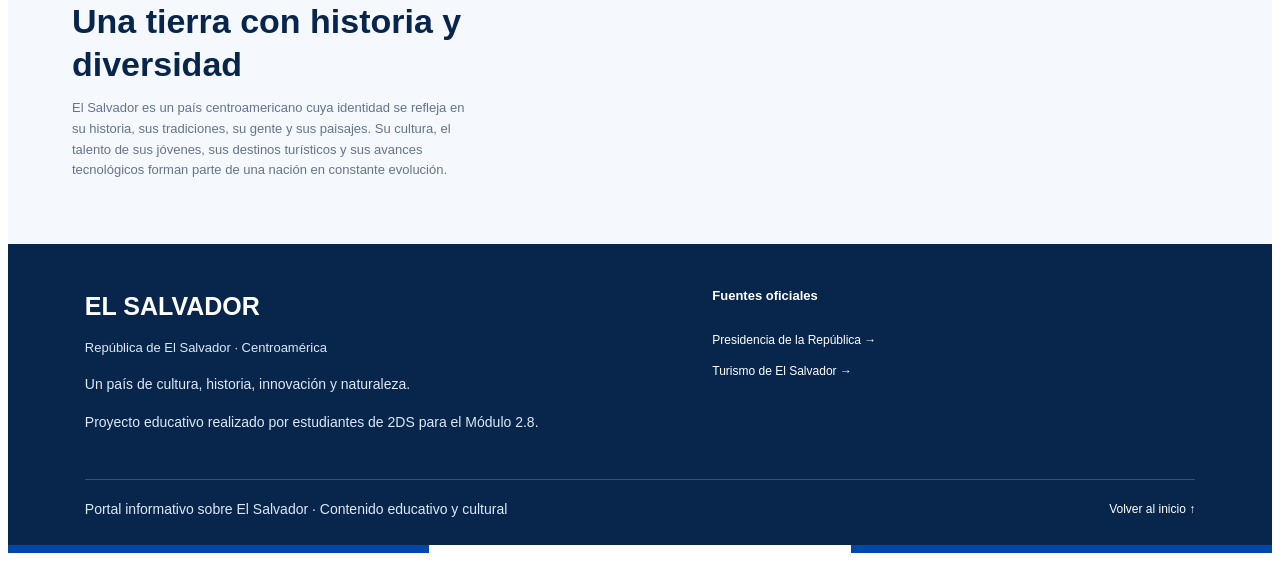
==== commit cecf30ad: "penultimas actualizaciones" ====
--- a/index.html
+++ b/index.html
@@ -1,44 +1,28 @@
 
 <!DOCTYPE html>
 <html lang="es-SV">
-
 <head>
-  <!-- ==================================================
-       1. CONFIGURACIÓN GENERAL DEL DOCUMENTO
-  =================================================== -->
+  <!-- 1. CONFIGURACIÓN GENERAL -->
   <meta charset="UTF-8">
   <meta name="viewport" content="width=device-width, initial-scale=1.0">
 
   <title>El Salvador | Portal informativo nacional</title>
 
-  <meta
-    name="description"
-    content="Descubre El Salvador: historia, cultura, turismo, departamentos, símbolos patrios e información general del país."
-  >
-
-  <meta name="theme-color" content="#0047ab">
+  <meta name="description" content="Portal educativo creado por estudiantes de 2DS para el Módulo 2.8. Descubre la cultura, educación, deportes, tecnología y turismo de El Salvador.">
+  <meta name="theme-color" content="#ffffff">
   <meta name="robots" content="index, follow">
 
-  <!-- ==================================================
-       2. VINCULACIÓN DEL ARCHIVO CSS
-       menu.css contiene los estilos del portal.
-  =================================================== -->
+  <!-- 2. HOJA DE ESTILOS -->
   <link rel="stylesheet" href="style.css">
 </head>
 
 <body>
-
 <div id="portal-sv">
 
-  <!-- ==================================================
-       3. ENCABEZADO, BANDERA Y MENÚ DE NAVEGACIÓN
-       El JavaScript controla el menú móvil y la transparencia.
-  =================================================== -->
+  <!-- 3. ENCABEZADO Y NAVEGACIÓN -->
   <header class="header">
 
-    <!-- Marca del portal: bandera y nombre -->
     <a href="#sv-inicio" class="brand" aria-label="Inicio de El Salvador">
-
       <div class="flag" role="img" aria-label="Bandera de El Salvador">
         <span></span>
         <span></span>
@@ -49,10 +33,8 @@
         <strong>EL SALVADOR</strong>
         <small>Un país de cultura y oportunidades</small>
       </span>
-
     </a>
 
-    <!-- Botón para abrir y cerrar el menú en móviles -->
     <button
       class="toggle"
       id="sv-toggle"
@@ -62,374 +44,238 @@
       aria-expanded="false"
     >☰</button>
 
-
-    <!-- Enlaces principales del portal -->
-<nav class="nav" id="sv-nav" aria-label="Menú principal">
-  <a href="index.html">Inicio</a>
-  <a href="iniciosv.html">Explora el país</a>
-  <a href="Cultura_ElSalvador_G5_unico.html">Cultura</a>
-  <a href="lugares_turisticos.html">Turismo</a>
-  <a href="educacionydeporte.html">Educación y Deporte</a>
-  <a href="Tecnologia.html">Tecnología</a>
-</nav>
+    <nav class="nav" id="sv-nav" aria-label="Menú principal">
+      <a href="index.html">Inicio</a>
+      <a href="iniciosv.html">Explora el país</a>
+      <a href="Cultura_ElSalvador_G5_unico.html">Cultura</a>
+      <a href="lugares_turisticos.html">Turismo</a>
+      <a href="educacionydeporte.html">Educación y Deporte</a>
+      <a href="Tecnologia.html">Tecnología</a>
+    </nav>
 
   </header>
 
 
-  <!-- ==================================================
-       4. PORTADA PRINCIPAL
-       Presentación del país y botón para explorar el portal.
-  =================================================== -->
-  <section class="hero" id="sv-inicio">
-
-    <div class="hero-content">
-
-      <span class="eyebrow">
-        REPÚBLICA DE EL SALVADOR · CENTROAMÉRICA
-      </span>
-
-      <h1>Descubre<br>El Salvador</h1>
-
-      <p>
-        Explora la historia, las tradiciones, los paisajes y la
-        diversidad de un país que conserva una identidad cultural
-        única en el corazón de Centroamérica.
-      </p>
-
-      <span class="motto">
-        Pequeño en territorio, grande en historia.
-      </span>
-
-      <a class="btn" href="#sv-explora">
-        Explorar el país
-        <span aria-hidden="true">→</span>
-      </a>
-
+<!-- 4. PORTADA PRINCIPAL -->
+<section class="hero" id="sv-inicio">
+
+  <!-- LOGO EN LA ESQUINA SUPERIOR DERECHA -->
+  <img
+    class="hero-logo-superior"
+    src="img/logo.png"
+    alt="Logo del portal"
+    onerror="this.style.display='none'"
+  >
+
+  <div class="hero-content">
+
+    <span class="eyebrow">
+      2° Desarrollo de Software · Portal Web
+    </span>
+
+    <h1 class="hero-title">
+      <span>Bienvenido</span>
+    </h1>
+
+    <p>
+      Un espacio creado por los estudiantes de 2DS para el
+      Módulo 2.8, dedicado a explorar lo mejor de El Salvador:
+      su cultura, educación, deportes, avances tecnológicos y
+      los destinos turísticos que hacen única a nuestra nación.
+      ¡Te invitamos a descubrirlo!
+    </p>
+
+    <a class="btn" href="iniciosv.html">
+      Explorar el país
+      <span aria-hidden="true">→</span>
+    </a>
+
+  </div>
+</section>
+
+
+
+  <!-- 5. BIENVENIDA DE LOS ESTUDIANTES -->
+  <section class="identity" id="sv-bienvenida">
+
+    <div class="identity-intro">
+      <span class="label">BIENVENIDOS A NUESTRO PORTAL WEB</span>
+
+      <h2>¡Descubre lo mejor de El Salvador!</h2>
+
+      <p>
+        
+      </p>
     </div>
 
   </section>
 
 
-  <!-- ==================================================
-       5. CONTENIDO PRINCIPAL Y ACCESOS
-       Cada tarjeta lleva a una sección del portal.
-  =================================================== -->
+  <!-- 6. SECCIONES PRINCIPALES DEL PORTAL -->
   <main class="main" id="sv-explora">
 
-    <!-- Título de la sección -->
     <div class="section-title">
-      <span>CONOCE NUESTRA TIERRA</span>
+      <span>CONOCE TODO LO QUE NOS REPRESENTA</span>
+
       <h2>Explora El Salvador</h2>
-      <p>
-        Todo lo que necesitas conocer sobre nuestro país,
-        organizado en un solo lugar.
-      </p>
-    </div>
-
-    <!-- Cuadrícula de categorías -->
+
+      <p>
+        Cultura, educación, deportes, turismo e innovación:
+        descubre las riquezas y oportunidades de nuestro país.
+      </p>
+    </div>
+
     <div class="grid">
 
-      <!-- Tarjeta: Historia -->
-      <a class="card" href="#sv-historia">
-        <span class="icon" aria-hidden="true">▤</span>
-        <h3>Historia nacional</h3>
+      <!-- TARJETA 1: CULTURA -->
+      <a class="card" href="Cultura_ElSalvador_G5_unico.html">
+        <span class="icon" aria-hidden="true">✿</span>
+
+        <h3>Cultura</h3>
+
         <p>
-          Conoce los acontecimientos, las épocas y los personajes
-          que marcaron la historia salvadoreña.
+          Tradiciones, arte, gastronomía e historia de nuestra tierra.
         </p>
-        <span class="card-link">
-          Conocer la historia
-          <b class="arrow" aria-hidden="true">→</b>
-        </span>
-      </a>
-
-      <!-- Tarjeta: Cultura -->
-      <a class="card" href="#sv-cultura">
-        <span class="icon" aria-hidden="true">✿</span>
-        <h3>Cultura y tradiciones</h3>
-        <p>
-          Descubre las costumbres, las fiestas populares,
-          las artesanías y la gastronomía nacional.
-        </p>
+
         <span class="card-link">
           Descubrir la cultura
           <b class="arrow" aria-hidden="true">→</b>
         </span>
       </a>
 
-      <!-- Tarjeta: Turismo -->
-      <a class="card" href="#sv-turismo">
-        <span class="icon" aria-hidden="true">⌖</span>
-        <h3>Turismo y naturaleza</h3>
+
+      <!-- TARJETA 2: EDUCACIÓN Y DEPORTE -->
+      <a class="card" href="educacionydeporte.html">
+        <span class="icon" aria-hidden="true">⚑</span>
+
+        <h3>Educación y Deporte</h3>
+
         <p>
-          Explora playas, volcanes, lagos, montañas,
-          sitios arqueológicos y pueblos históricos.
+          Iniciativas académicas, jóvenes talentos y la pasión
+          deportiva del país.
         </p>
+
         <span class="card-link">
-          Explorar destinos
+          Explorar la sección
           <b class="arrow" aria-hidden="true">→</b>
         </span>
       </a>
 
-      <!-- Tarjeta: Departamentos -->
-      <a class="card" href="#sv-departamentos">
-        <span class="icon" aria-hidden="true">⌂</span>
-        <h3>Departamentos</h3>
+
+      <!-- TARJETA 3: LUGARES TURÍSTICOS -->
+      <a class="card" href="lugares_turisticos.html">
+        <span class="icon" aria-hidden="true">⌖</span>
+
+        <h3>Lugares Turísticos</h3>
+
         <p>
-          Conoce los 14 departamentos y descubre
-          las características de cada región.
+          Playas, volcanes, pueblos vivos y naturaleza por explorar.
         </p>
+
         <span class="card-link">
-          Conocer regiones
+          Descubrir destinos
           <b class="arrow" aria-hidden="true">→</b>
         </span>
       </a>
 
-      <!-- Tarjeta: Símbolos patrios -->
-      <a class="card" href="#sv-simbolos">
-        <span class="icon" aria-hidden="true">⚑</span>
-        <h3>Símbolos patrios</h3>
+
+      <!-- TARJETA 4: TECNOLOGÍA -->
+      <a class="card" href="Tecnologia.html">
+        <span class="icon" aria-hidden="true">⌘</span>
+
+        <h3>Tecnología</h3>
+
         <p>
-          Aprende sobre la bandera, el escudo,
-          el himno y los símbolos nacionales.
+          Avances digitales, innovación y la evolución tecnológica
+          en El Salvador.
         </p>
+
         <span class="card-link">
-          Ver símbolos
+          Explorar tecnología
           <b class="arrow" aria-hidden="true">→</b>
         </span>
       </a>
 
-      <!-- Tarjeta: Información general -->
-      <a class="card" href="#sv-informacion">
-        <span class="icon" aria-hidden="true">▣</span>
-        <h3>Datos del país</h3>
-        <p>
-          Consulta información geográfica, territorial
-          y general de la República de El Salvador.
-        </p>
-        <span class="card-link">
-          Consultar datos
-          <b class="arrow" aria-hidden="true">→</b>
-        </span>
-      </a>
-
-    </div>
-
+    </div>
   </main>
 
 
-  <!-- ==================================================
-       6. PRESENTACIÓN DE LA IDENTIDAD NACIONAL
-       Introducción general sobre el patrimonio del país.
-  =================================================== -->
+  <!-- 7. PRESENTACIÓN BREVE DEL PAÍS -->
   <section class="identity" id="sv-historia">
 
-    <!-- Introducción -->
     <div class="identity-intro">
       <span class="label">NUESTRA IDENTIDAD</span>
 
-      <h2>Una tierra con historia, cultura y diversidad</h2>
-
-      <p>
-        El Salvador forma parte de Centroamérica. Su identidad
-        se ha construido a través de su historia, sus pueblos,
-        sus expresiones culturales y sus paisajes naturales.
-      </p>
-    </div>
-
-    <!-- Bloque de cultura -->
-    <article class="identity-item" id="sv-cultura">
-      <strong>01 / PATRIMONIO</strong>
-      <h3>Cultura y tradiciones</h3>
-
-      <p>
-        Las expresiones artísticas, las fiestas populares,
-        las tradiciones y la gastronomía forman parte
-        del patrimonio cultural salvadoreño.
-      </p>
-
-      <a href="#sv-explora">Explorar cultura →</a>
-    </article>
-
-    <!-- Bloque de turismo -->
-    <article class="identity-item" id="sv-turismo">
-      <strong>02 / NATURALEZA</strong>
-      <h3>Turismo salvadoreño</h3>
-
-      <p>
-        Los volcanes, las playas del Pacífico, los lagos
-        y los pueblos históricos ofrecen distintas formas
-        de conocer el territorio nacional.
-      </p>
-
-      <a href="#sv-explora">Descubrir destinos →</a>
-    </article>
+      <h2>Una tierra con historia y diversidad</h2>
+
+      <p>
+        El Salvador es un país centroamericano cuya identidad
+        se refleja en su historia, sus tradiciones, su gente
+        y sus paisajes. Su cultura, el talento de sus jóvenes,
+        sus destinos turísticos y sus avances tecnológicos
+        forman parte de una nación en constante evolución.
+      </p>
+    </div>
 
   </section>
 
 
-  <!-- ==================================================
-       7. ORGANIZACIÓN TERRITORIAL
-       Presentación de las regiones y sus departamentos.
-  =================================================== -->
-  <section class="main" id="sv-departamentos">
-
-    <div class="section-title">
-      <span>ORGANIZACIÓN TERRITORIAL</span>
-      <h2>Los 14 departamentos</h2>
-      <p>
-        Conoce la división departamental de El Salvador.
-      </p>
-    </div>
-
-    <div class="grid">
-
-      <!-- Región occidental -->
-      <article class="card">
-        <span class="icon" aria-hidden="true">01</span>
-        <h3>Zona occidental</h3>
-        <p>Ahuachapán, Santa Ana y Sonsonate.</p>
-        <span class="card-link">
-          Región occidental
-          <b class="arrow" aria-hidden="true">→</b>
-        </span>
-      </article>
-
-      <!-- Región central y paracentral -->
-      <article class="card">
-        <span class="icon" aria-hidden="true">02</span>
-        <h3>Zona central y paracentral</h3>
-        <p>
-          Chalatenango, La Libertad, San Salvador, Cuscatlán,
-          La Paz, Cabañas y San Vicente.
-        </p>
-        <span class="card-link">
-          Región central
-          <b class="arrow" aria-hidden="true">→</b>
-        </span>
-      </article>
-
-      <!-- Región oriental -->
-      <article class="card">
-        <span class="icon" aria-hidden="true">03</span>
-        <h3>Zona oriental</h3>
-        <p>Usulután, San Miguel, Morazán y La Unión.</p>
-        <span class="card-link">
-          Región oriental
-          <b class="arrow" aria-hidden="true">→</b>
-        </span>
-      </article>
-
-    </div>
-
-  </section>
-
-
-  <!-- ==================================================
-       8. SÍMBOLOS PATRIOS
-       Contenido introductorio sobre los emblemas nacionales.
-  =================================================== -->
-  <section class="identity" id="sv-simbolos">
-
-    <div class="identity-intro">
-      <span class="label">ORGULLO SALVADOREÑO</span>
-
-      <h2>Símbolos que representan nuestra nación</h2>
-
-      <p>
-        Los símbolos patrios representan la identidad,
-        la historia y los valores nacionales de El Salvador.
-      </p>
-    </div>
-
-    <!-- Bandera nacional -->
-    <article class="identity-item">
-      <strong>01 / BANDERA</strong>
-      <h3>La bandera nacional</h3>
-      <p>
-        Sus franjas azules y blanca forman parte
-        de la identidad nacional salvadoreña.
-      </p>
-    </article>
-
-    <!-- Escudo e himno -->
-    <article class="identity-item">
-      <strong>02 / EMBLEMAS</strong>
-      <h3>Escudo e himno nacional</h3>
-      <p>
-        Son símbolos oficiales vinculados con la historia,
-        la soberanía y la identidad de la nación.
-      </p>
-    </article>
-
-  </section>
-
-
-  <!-- ==================================================
-       9. PIE DE PÁGINA E INFORMACIÓN
-       Incluye la descripción del portal y enlaces externos.
-  =================================================== -->
+  <!-- 8. PIE DE PÁGINA SIMPLIFICADO -->
   <footer class="footer" id="sv-contacto">
 
-    <!-- Identidad del portal -->
-    <div>
+    <!-- IDENTIDAD DEL PORTAL -->
+    <div class="footer-brand">
       <h3>EL SALVADOR</h3>
-      <span>República de El Salvador</span>
-      <p>Centroamérica</p>
-      <p>Un país de cultura, historia y naturaleza.</p>
-    </div>
-
-    <!-- Fuentes externas -->
-    <div id="sv-informacion">
-      <h4>Fuentes de información</h4>
-
-      <p>
-        Consulta sitios institucionales para ampliar
-        la información sobre el país.
-      </p>
-
-      <p>
-        <a
-          href="https://www.presidencia.gob.sv/"
-          target="_blank"
-          rel="noopener noreferrer"
-        >
-          Presidencia de la República →
-        </a>
-      </p>
-
-      <p>
-        <a
-          href="https://www.elsalvador.travel/"
-          target="_blank"
-          rel="noopener noreferrer"
-        >
-          Turismo de El Salvador →
-        </a>
-      </p>
-    </div>
-
-    <!-- Navegación secundaria -->
-    <div>
-      <h4>Explora el portal</h4>
-      <p>
-        Historia, cultura, geografía, turismo y patrimonio nacional.
-      </p>
+
+      <span>República de El Salvador · Centroamérica</span>
+
+      <p>
+        Un país de cultura, historia, innovación y naturaleza.
+      </p>
+
+      <p>
+        Proyecto educativo realizado por estudiantes de 2DS
+        para el Módulo 2.8.
+      </p>
+    </div>
+
+
+    <!-- FUENTES OFICIALES -->
+    <div class="footer-sources" id="sv-informacion">
+      <h4>Fuentes oficiales</h4>
+
+      <a
+        href="https://www.presidencia.gob.sv/"
+        target="_blank"
+        rel="noopener noreferrer"
+      >
+        Presidencia de la República →
+      </a>
+
+      <a
+        href="https://www.elsalvador.travel/"
+        target="_blank"
+        rel="noopener noreferrer"
+      >
+        Turismo de El Salvador →
+      </a>
+    </div>
+
+
+    <!-- DERECHOS Y NAVEGACIÓN -->
+    <div class="copyright">
+      <p>
+        Portal informativo sobre El Salvador ·
+        Contenido educativo y cultural
+      </p>
+
       <a href="#sv-inicio">Volver al inicio ↑</a>
     </div>
 
-    <!-- Derechos y descripción -->
-    <div class="copyright">
-      Portal informativo sobre El Salvador · Contenido educativo y cultural
-    </div>
-
   </footer>
 
 
-  <!-- ==================================================
-       10. FRANJA DECORATIVA CON COLORES NACIONALES
-       Elemento visual al final de la página.
-  =================================================== -->
+  <!-- 9. FRANJA CON LOS COLORES NACIONALES -->
   <div class="stripes" aria-hidden="true">
     <span></span>
     <span></span>
@@ -438,8 +284,8 @@
 
 </div>
 
-<!-- FUNCIONAMIENTO DEL MENÚ MÓVIL -->
-
+
+<!-- 10. FUNCIONAMIENTO DEL MENÚ -->
 <script>
 (function () {
   "use strict";
@@ -451,9 +297,7 @@
   const button = root.querySelector("#sv-toggle");
   const nav = root.querySelector("#sv-nav");
 
-  /* =========================================
-     1. TRANSPARENCIA DEL ENCABEZADO AL BAJAR
-  ========================================= */
+  /* ENCABEZADO AL DESPLAZARSE */
   function updateHeader() {
     if (!header) return;
 
@@ -466,11 +310,9 @@
 
   updateHeader();
 
-  /* =========================================
-     2. CONTROL DEL MENÚ MÓVIL
-  ========================================= */
   if (!button || !nav) return;
 
+  /* CERRAR MENÚ */
   function closeMenu() {
     nav.classList.remove("open");
     button.textContent = "☰";
@@ -478,6 +320,7 @@
     button.setAttribute("aria-label", "Abrir menú");
   }
 
+  /* ABRIR MENÚ */
   function openMenu() {
     nav.classList.add("open");
     button.textContent = "✕";
@@ -485,38 +328,32 @@
     button.setAttribute("aria-label", "Cerrar menú");
   }
 
+  /* ALTERNAR MENÚ */
   button.addEventListener("click", function () {
-    const isOpen = nav.classList.contains("open");
-
-    if (isOpen) {
+    if (nav.classList.contains("open")) {
       closeMenu();
     } else {
       openMenu();
     }
   });
 
-  /* Cerrar al seleccionar una sección */
+  /* CERRAR AL SELECCIONAR UN ENLACE */
   nav.querySelectorAll("a").forEach(function (link) {
     link.addEventListener("click", closeMenu);
   });
 
-  /* Cerrar con Escape */
+  /* CERRAR CON ESCAPE */
   document.addEventListener("keydown", function (event) {
-    if (event.key === "Escape") {
-      closeMenu();
-    }
-  });
-
-  /* Cerrar si se vuelve a la vista de escritorio */
+    if (event.key === "Escape") closeMenu();
+  });
+
+  /* CERRAR AL CAMBIAR A ESCRITORIO */
   window.addEventListener("resize", function () {
-    if (window.innerWidth > 720) {
-      closeMenu();
-    }
+    if (window.innerWidth > 720) closeMenu();
   });
 
 })();
 </script>
 
-
 </body>
 </html>
--- a/style.css
+++ b/style.css
@@ -381,7 +381,7 @@
       rgba(2, 26, 59, .76) 48%,
       rgba(2, 26, 59, .12)
     ),
-    url("https://images.unsplash.com/photo-1518509562904-e7ef99cdcc86?auto=format&fit=crop&w=1800&q=85")
+    url("img/Banner.jpg")
     center / cover no-repeat;
 }
 #portal-sv .hero-content {
@@ -805,3 +805,237 @@
     transition: none !important;
   }
 }
+
+
+/* ==================================================
+   10. TÍTULO Y LOGO DE LA PORTADA
+================================================== */
+
+#portal-sv .hero-title {
+  display: flex;
+  align-items: center;
+  gap: 14px;
+  margin: 24px 0;
+}
+
+#portal-sv .hero-logo {
+  display: block;
+  flex: 0 0 auto;
+  width: clamp(38px, 5vw, 58px);
+  height: clamp(38px, 5vw, 58px);
+  object-fit: contain;
+  border-radius: 5px;
+}
+
+#portal-sv .hero-title span {
+  min-width: 0;
+}
+
+#portal-sv .hero-content {
+  position: relative;
+  z-index: 1;
+}
+
+/* ==================================================
+   11. CUADRÍCULA DE TRES TARJETAS
+================================================== */
+
+#portal-sv #sv-explora .grid {
+  display: grid;
+  grid-template-columns: repeat(3, minmax(0, 1fr));
+  gap: 20px;
+}
+
+#portal-sv #sv-explora .card {
+  min-width: 0;
+  height: 100%;
+  box-sizing: border-box;
+}
+
+/* ==================================================
+   12. FOOTER SIMPLIFICADO
+================================================== */
+
+#portal-sv .footer {
+  display: grid;
+  grid-template-columns: 1.2fr 1fr;
+  gap: 30px 48px;
+  padding: 42px clamp(22px, 6vw, 80px) 24px;
+  background: #08264b;
+  color: #fff;
+}
+
+#portal-sv .footer h3,
+#portal-sv .footer h4 {
+  margin: 0 0 12px;
+  color: #fff;
+}
+
+#portal-sv .footer-brand > span {
+  display: block;
+  color: #dce8f7;
+  font-size: 13px;
+}
+
+#portal-sv .footer p {
+  color: #dce8f7;
+  line-height: 1.7;
+  font-size: 14px;
+}
+
+#portal-sv .footer-sources {
+  display: flex;
+  flex-direction: column;
+  align-items: flex-start;
+  gap: 12px;
+}
+
+#portal-sv .footer a {
+  color: #fff;
+  text-decoration: none;
+  transition: color .25s ease;
+}
+
+#portal-sv .footer a:hover {
+  color: #8bd8ff;
+}
+
+#portal-sv .copyright {
+  grid-column: 1 / -1;
+  display: flex;
+  flex-wrap: wrap;
+  align-items: center;
+  justify-content: space-between;
+  gap: 10px 24px;
+  padding-top: 18px;
+  border-top: 1px solid rgba(255, 255, 255, .2);
+}
+
+#portal-sv .copyright p {
+  margin: 0;
+}
+
+/* ==================================================
+   13. AJUSTES PARA TABLET Y MÓVIL
+================================================== */
+
+@media (max-width: 850px) {
+  #portal-sv #sv-explora .grid {
+    grid-template-columns: repeat(2, minmax(0, 1fr));
+  }
+}
+
+@media (max-width: 560px) {
+  #portal-sv .hero-title {
+    gap: 10px;
+  }
+
+  #portal-sv .hero-logo {
+    width: 38px;
+    height: 38px;
+  }
+
+  #portal-sv #sv-explora .grid {
+    grid-template-columns: minmax(0, 1fr);
+  }
+
+  #portal-sv .footer {
+    grid-template-columns: minmax(0, 1fr);
+    gap: 24px;
+    padding: 32px 22px 20px;
+  }
+
+  #portal-sv .copyright {
+    grid-column: auto;
+    align-items: flex-start;
+    flex-direction: column;
+  }
+}
+
+/* ==================================================
+   14. DIFUMINADO CÁLIDO Y LOGO INTEGRADO AL BANNER
+================================================== */
+
+#portal-sv .hero {
+  position: relative;
+  isolation: isolate;
+}
+
+#portal-sv .hero::before {
+  content: "";
+  position: absolute;
+  inset: 0;
+  z-index: 0;
+  pointer-events: none;
+
+  /* Difuminado oscuro/noche desde la izquierda para lectura limpia del texto */
+  background: linear-gradient(
+    90deg,
+    rgba(15, 23, 42, 0.88) 0%,
+    rgba(15, 23, 42, 0.65) 30%,
+    rgba(15, 23, 42, 0.30) 55%,
+    transparent 80%
+  );
+}
+
+#portal-sv .hero-content {
+  position: relative;
+  z-index: 1;
+}
+
+
+/* LOGO EN LA ESQUINA SUPERIOR DERECHA DE LA PORTADA */
+#portal-sv .hero-logo-superior {
+  position: absolute;
+  top: clamp(18px, 3vw, 36px);
+  right: clamp(18px, 4vw, 52px);
+  z-index: 2;
+
+  width: clamp(52px, 7vw, 88px);
+  height: clamp(52px, 7vw, 88px);
+
+  object-fit: contain;
+  display: block;
+
+  /* Fondo cálido estilo cristal (Glassmorphism) */
+  padding: 8px;
+  box-sizing: border-box;
+  border-radius: 16px;
+  
+  /* Tono crema/dorado traslúcido en sintonía con el sol del atardecer */
+  background: rgba(255, 248, 235, 0.85); 
+  
+  /* Desenfoque de fondo para integrar la imagen suavemente */
+  backdrop-filter: blur(8px);
+  -webkit-backdrop-filter: blur(8px);
+  
+  /* Borde fino warm/glow y sombra ambiental sutil */
+  border: 1px solid rgba(255, 225, 180, 0.45);
+  box-shadow: 0 8px 24px rgba(0, 0, 0, 0.25), 
+              0 0 12px rgba(255, 180, 100, 0.20);
+  
+  transition: transform 0.3s ease, box-shadow 0.3s ease;
+}
+
+/* Efecto al pasar el cursor (Opcional, mejora la interacción) */
+#portal-sv .hero-logo-superior:hover {
+  transform: translateY(-2px);
+  box-shadow: 0 10px 28px rgba(0, 0, 0, 0.30), 
+              0 0 18px rgba(255, 180, 100, 0.35);
+}
+
+/* AJUSTE PARA TELÉFONOS */
+@media (max-width: 560px) {
+  #portal-sv .hero-logo-superior {
+    top: 16px;
+    right: 16px;
+    width: 54px;
+    height: 54px;
+    padding: 6px;
+    border-radius: 12px;
+  }
+
+  #portal-sv .hero-content {
+    padding-top: 38px;
+  }
+}
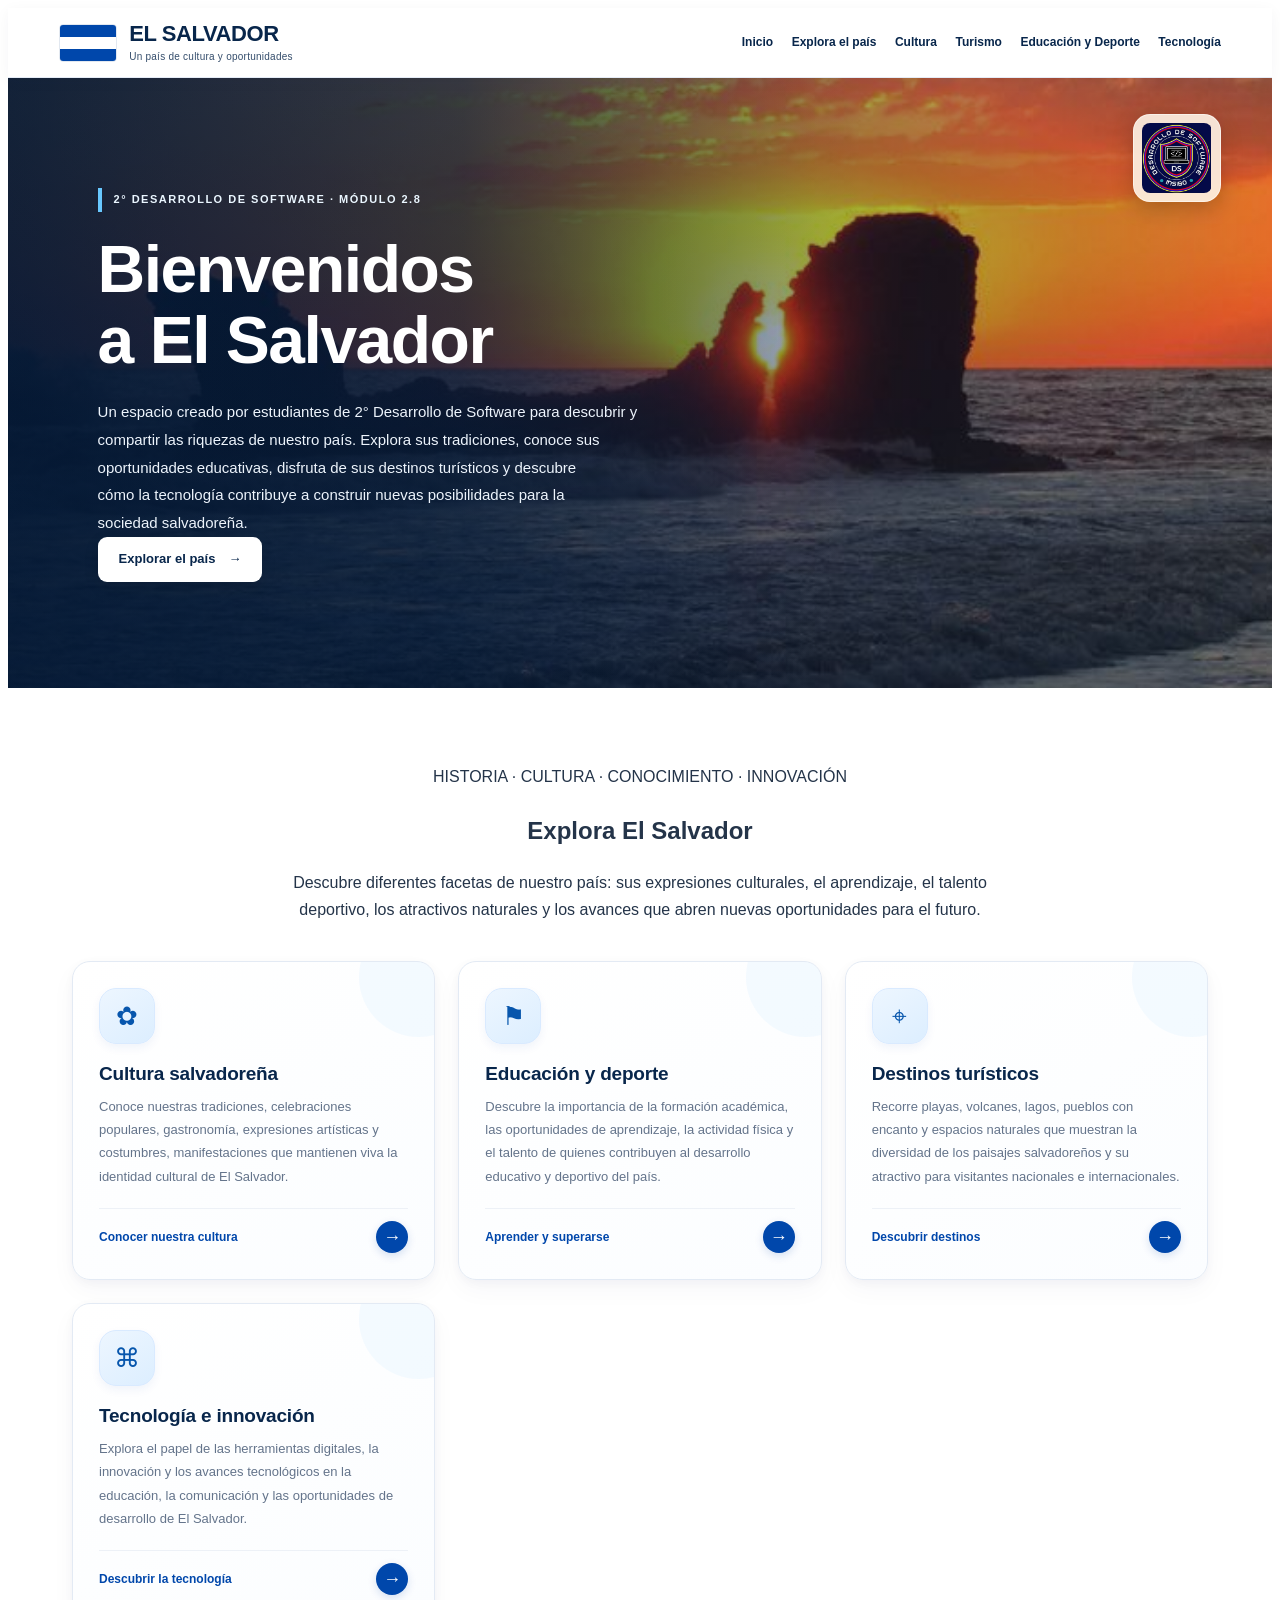
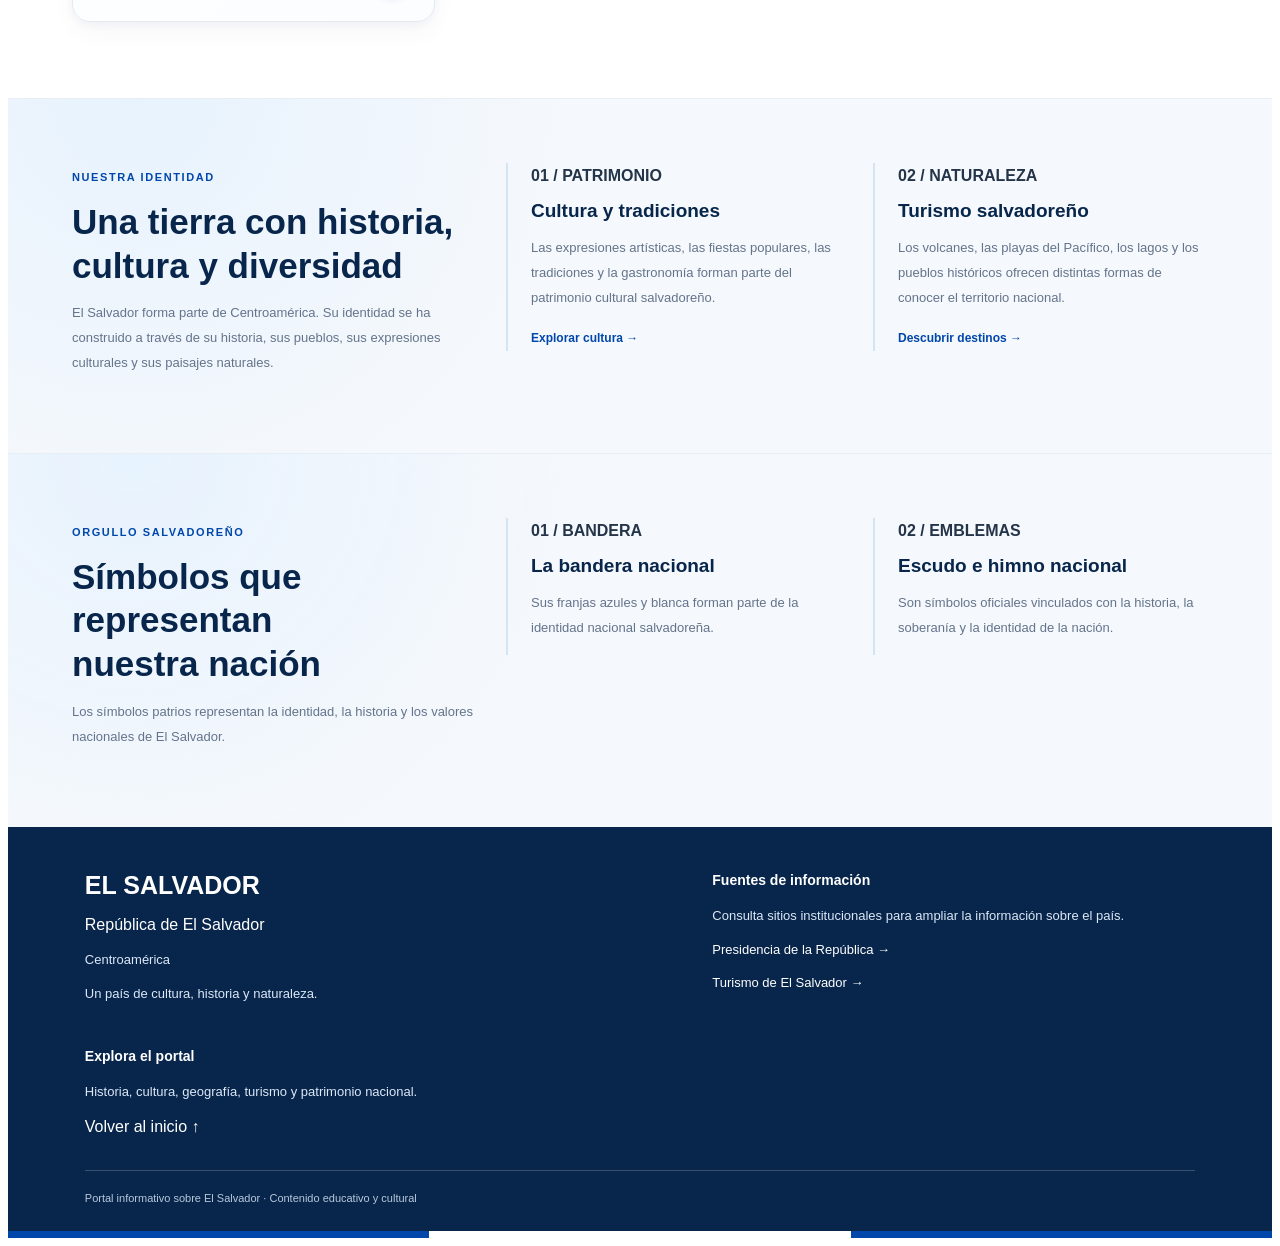
==== commit 4004dbd3: "ultimos cambios" ====
--- a/index.html
+++ b/index.html
@@ -1,28 +1,43 @@
-
 <!DOCTYPE html>
 <html lang="es-SV">
+
 <head>
-  <!-- 1. CONFIGURACIÓN GENERAL -->
+  <!-- ==================================================
+       1. CONFIGURACIÓN GENERAL DEL DOCUMENTO
+  =================================================== -->
   <meta charset="UTF-8">
   <meta name="viewport" content="width=device-width, initial-scale=1.0">
 
   <title>El Salvador | Portal informativo nacional</title>
 
-  <meta name="description" content="Portal educativo creado por estudiantes de 2DS para el Módulo 2.8. Descubre la cultura, educación, deportes, tecnología y turismo de El Salvador.">
-  <meta name="theme-color" content="#ffffff">
+  <meta
+    name="description"
+    content="Descubre El Salvador: historia, cultura, turismo, departamentos, símbolos patrios e información general del país."
+  >
+
+  <meta name="theme-color" content="#0047ab">
   <meta name="robots" content="index, follow">
 
-  <!-- 2. HOJA DE ESTILOS -->
+  <!-- ==================================================
+       2. VINCULACIÓN DEL ARCHIVO CSS
+       menu.css contiene los estilos del portal.
+  =================================================== -->
   <link rel="stylesheet" href="style.css">
 </head>
 
 <body>
+
 <div id="portal-sv">
 
-  <!-- 3. ENCABEZADO Y NAVEGACIÓN -->
+  <!-- ==================================================
+       3. ENCABEZADO, BANDERA Y MENÚ DE NAVEGACIÓN
+       El JavaScript controla el menú móvil y la transparencia.
+  =================================================== -->
   <header class="header">
 
+    <!-- Marca del portal: bandera y nombre -->
     <a href="#sv-inicio" class="brand" aria-label="Inicio de El Salvador">
+
       <div class="flag" role="img" aria-label="Bandera de El Salvador">
         <span></span>
         <span></span>
@@ -33,8 +48,10 @@
         <strong>EL SALVADOR</strong>
         <small>Un país de cultura y oportunidades</small>
       </span>
+
     </a>
 
+    <!-- Botón para abrir y cerrar el menú en móviles -->
     <button
       class="toggle"
       id="sv-toggle"
@@ -44,238 +61,332 @@
       aria-expanded="false"
     >☰</button>
 
-    <nav class="nav" id="sv-nav" aria-label="Menú principal">
-      <a href="index.html">Inicio</a>
-      <a href="iniciosv.html">Explora el país</a>
-      <a href="Cultura_ElSalvador_G5_unico.html">Cultura</a>
-      <a href="lugares_turisticos.html">Turismo</a>
-      <a href="educacionydeporte.html">Educación y Deporte</a>
-      <a href="Tecnologia.html">Tecnología</a>
-    </nav>
+
+    <!-- Enlaces principales del portal -->
+<nav class="nav" id="sv-nav" aria-label="Menú principal">
+  <a href="index.html">Inicio</a>
+  <a href="iniciosv.html">Explora el país</a>
+  <a href="Cultura_ElSalvador_G5_unico.html">Cultura</a>
+  <a href="lugares_turisticos.html">Turismo</a>
+  <a href="educacionydeporte.html">Educación y Deporte</a>
+  <a href="Tecnologia.html">Tecnología</a>
+</nav>
 
   </header>
 
 
-<!-- 4. PORTADA PRINCIPAL -->
-<section class="hero" id="sv-inicio">
-
-  <!-- LOGO EN LA ESQUINA SUPERIOR DERECHA -->
-  <img
-    class="hero-logo-superior"
-    src="img/logo.png"
-    alt="Logo del portal"
-    onerror="this.style.display='none'"
-  >
-
-  <div class="hero-content">
-
-    <span class="eyebrow">
-      2° Desarrollo de Software · Portal Web
-    </span>
-
-    <h1 class="hero-title">
-      <span>Bienvenido</span>
-    </h1>
-
-    <p>
-      Un espacio creado por los estudiantes de 2DS para el
-      Módulo 2.8, dedicado a explorar lo mejor de El Salvador:
-      su cultura, educación, deportes, avances tecnológicos y
-      los destinos turísticos que hacen única a nuestra nación.
-      ¡Te invitamos a descubrirlo!
-    </p>
-
-    <a class="btn" href="iniciosv.html">
-      Explorar el país
-      <span aria-hidden="true">→</span>
-    </a>
-
-  </div>
-</section>
-
-
-
-  <!-- 5. BIENVENIDA DE LOS ESTUDIANTES -->
-  <section class="identity" id="sv-bienvenida">
-
-    <div class="identity-intro">
-      <span class="label">BIENVENIDOS A NUESTRO PORTAL WEB</span>
-
-      <h2>¡Descubre lo mejor de El Salvador!</h2>
-
-      <p>
-        
-      </p>
-    </div>
-
+ <!-- 4. PORTADA PRINCIPAL -->
+  <section class="hero" id="sv-inicio">
+
+    <!-- LOGO EN LA ESQUINA SUPERIOR DERECHA -->
+    <img
+      class="hero-logo-superior"
+      src="img/logo.png"
+      alt="Logo del portal educativo de El Salvador"
+      onerror="this.style.display='none'"
+    >
+
+    <!-- CONTENIDO DE LA PORTADA -->
+    <div class="hero-content">
+
+      <span class="eyebrow">
+        2° DESARROLLO DE SOFTWARE · MÓDULO 2.8
+      </span>
+
+      <h1 class="hero-title">
+        <span>Bienvenidos a El Salvador</span>
+      </h1>
+
+      <p>
+        Un espacio creado por estudiantes de 2° Desarrollo de
+        Software para descubrir y compartir las riquezas de
+        nuestro país. Explora sus tradiciones, conoce sus
+        oportunidades educativas, disfruta de sus destinos
+        turísticos y descubre cómo la tecnología contribuye
+        a construir nuevas posibilidades para la sociedad
+        salvadoreña.
+      </p>
+
+      <a class="btn" href="iniciosv.html">
+        Explorar el país
+        <span aria-hidden="true">→</span>
+      </a>
+
+    </div>
   </section>
 
 
-  <!-- 6. SECCIONES PRINCIPALES DEL PORTAL -->
+ <!-- 6. SECCIONES PRINCIPALES DEL PORTAL -->
   <main class="main" id="sv-explora">
 
+    <!-- INTRODUCCIÓN A LAS SECCIONES -->
     <div class="section-title">
-      <span>CONOCE TODO LO QUE NOS REPRESENTA</span>
+
+      <span>HISTORIA · CULTURA · CONOCIMIENTO · INNOVACIÓN</span>
 
       <h2>Explora El Salvador</h2>
 
       <p>
-        Cultura, educación, deportes, turismo e innovación:
-        descubre las riquezas y oportunidades de nuestro país.
-      </p>
-    </div>
-
+        Descubre diferentes facetas de nuestro país: sus
+        expresiones culturales, el aprendizaje, el talento
+        deportivo, los atractivos naturales y los avances
+        que abren nuevas oportunidades para el futuro.
+      </p>
+
+    </div>
+
+    <!-- TARJETAS DE NAVEGACIÓN -->
     <div class="grid">
 
       <!-- TARJETA 1: CULTURA -->
       <a class="card" href="Cultura_ElSalvador_G5_unico.html">
+
         <span class="icon" aria-hidden="true">✿</span>
 
-        <h3>Cultura</h3>
+        <h3>Cultura salvadoreña</h3>
 
         <p>
-          Tradiciones, arte, gastronomía e historia de nuestra tierra.
+          Conoce nuestras tradiciones, celebraciones populares,
+          gastronomía, expresiones artísticas y costumbres,
+          manifestaciones que mantienen viva la identidad
+          cultural de El Salvador.
         </p>
 
         <span class="card-link">
-          Descubrir la cultura
+          Conocer nuestra cultura
           <b class="arrow" aria-hidden="true">→</b>
         </span>
+
       </a>
 
 
       <!-- TARJETA 2: EDUCACIÓN Y DEPORTE -->
       <a class="card" href="educacionydeporte.html">
+
         <span class="icon" aria-hidden="true">⚑</span>
 
-        <h3>Educación y Deporte</h3>
+        <h3>Educación y deporte</h3>
 
         <p>
-          Iniciativas académicas, jóvenes talentos y la pasión
-          deportiva del país.
+          Descubre la importancia de la formación académica,
+          las oportunidades de aprendizaje, la actividad física
+          y el talento de quienes contribuyen al desarrollo
+          educativo y deportivo del país.
         </p>
 
         <span class="card-link">
-          Explorar la sección
+          Aprender y superarse
           <b class="arrow" aria-hidden="true">→</b>
         </span>
+
       </a>
 
 
-      <!-- TARJETA 3: LUGARES TURÍSTICOS -->
+      <!-- TARJETA 3: TURISMO -->
       <a class="card" href="lugares_turisticos.html">
+
         <span class="icon" aria-hidden="true">⌖</span>
 
-        <h3>Lugares Turísticos</h3>
+        <h3>Destinos turísticos</h3>
 
         <p>
-          Playas, volcanes, pueblos vivos y naturaleza por explorar.
+          Recorre playas, volcanes, lagos, pueblos con encanto
+          y espacios naturales que muestran la diversidad
+          de los paisajes salvadoreños y su atractivo para
+          visitantes nacionales e internacionales.
         </p>
 
         <span class="card-link">
           Descubrir destinos
           <b class="arrow" aria-hidden="true">→</b>
         </span>
+
       </a>
 
 
       <!-- TARJETA 4: TECNOLOGÍA -->
       <a class="card" href="Tecnologia.html">
+
         <span class="icon" aria-hidden="true">⌘</span>
 
-        <h3>Tecnología</h3>
+        <h3>Tecnología e innovación</h3>
 
         <p>
-          Avances digitales, innovación y la evolución tecnológica
-          en El Salvador.
+          Explora el papel de las herramientas digitales,
+          la innovación y los avances tecnológicos en la
+          educación, la comunicación y las oportunidades
+          de desarrollo de El Salvador.
         </p>
 
         <span class="card-link">
-          Explorar tecnología
+          Descubrir la tecnología
           <b class="arrow" aria-hidden="true">→</b>
         </span>
+
       </a>
 
     </div>
   </main>
 
 
-  <!-- 7. PRESENTACIÓN BREVE DEL PAÍS -->
+  <!-- ==================================================
+       6. PRESENTACIÓN DE LA IDENTIDAD NACIONAL
+       Introducción general sobre el patrimonio del país.
+  =================================================== -->
   <section class="identity" id="sv-historia">
 
+    <!-- Introducción -->
     <div class="identity-intro">
       <span class="label">NUESTRA IDENTIDAD</span>
 
-      <h2>Una tierra con historia y diversidad</h2>
-
-      <p>
-        El Salvador es un país centroamericano cuya identidad
-        se refleja en su historia, sus tradiciones, su gente
-        y sus paisajes. Su cultura, el talento de sus jóvenes,
-        sus destinos turísticos y sus avances tecnológicos
-        forman parte de una nación en constante evolución.
-      </p>
-    </div>
+      <h2>Una tierra con historia, cultura y diversidad</h2>
+
+      <p>
+        El Salvador forma parte de Centroamérica. Su identidad
+        se ha construido a través de su historia, sus pueblos,
+        sus expresiones culturales y sus paisajes naturales.
+      </p>
+    </div>
+
+    <!-- Bloque de cultura -->
+    <article class="identity-item" id="sv-cultura">
+      <strong>01 / PATRIMONIO</strong>
+      <h3>Cultura y tradiciones</h3>
+
+      <p>
+        Las expresiones artísticas, las fiestas populares,
+        las tradiciones y la gastronomía forman parte
+        del patrimonio cultural salvadoreño.
+      </p>
+
+      <a href="#sv-explora">Explorar cultura →</a>
+    </article>
+
+    <!-- Bloque de turismo -->
+    <article class="identity-item" id="sv-turismo">
+      <strong>02 / NATURALEZA</strong>
+      <h3>Turismo salvadoreño</h3>
+
+      <p>
+        Los volcanes, las playas del Pacífico, los lagos
+        y los pueblos históricos ofrecen distintas formas
+        de conocer el territorio nacional.
+      </p>
+
+      <a href="#sv-explora">Descubrir destinos →</a>
+    </article>
 
   </section>
 
 
-  <!-- 8. PIE DE PÁGINA SIMPLIFICADO -->
+  
+
+
+  <!-- ==================================================
+       8. SÍMBOLOS PATRIOS
+       Contenido introductorio sobre los emblemas nacionales.
+  =================================================== -->
+  <section class="identity" id="sv-simbolos">
+
+    <div class="identity-intro">
+      <span class="label">ORGULLO SALVADOREÑO</span>
+
+      <h2>Símbolos que representan nuestra nación</h2>
+
+      <p>
+        Los símbolos patrios representan la identidad,
+        la historia y los valores nacionales de El Salvador.
+      </p>
+    </div>
+
+    <!-- Bandera nacional -->
+    <article class="identity-item">
+      <strong>01 / BANDERA</strong>
+      <h3>La bandera nacional</h3>
+      <p>
+        Sus franjas azules y blanca forman parte
+        de la identidad nacional salvadoreña.
+      </p>
+    </article>
+
+    <!-- Escudo e himno -->
+    <article class="identity-item">
+      <strong>02 / EMBLEMAS</strong>
+      <h3>Escudo e himno nacional</h3>
+      <p>
+        Son símbolos oficiales vinculados con la historia,
+        la soberanía y la identidad de la nación.
+      </p>
+    </article>
+
+  </section>
+
+
+  <!-- ==================================================
+       9. PIE DE PÁGINA E INFORMACIÓN
+       Incluye la descripción del portal y enlaces externos.
+  =================================================== -->
   <footer class="footer" id="sv-contacto">
 
-    <!-- IDENTIDAD DEL PORTAL -->
-    <div class="footer-brand">
+    <!-- Identidad del portal -->
+    <div>
       <h3>EL SALVADOR</h3>
-
-      <span>República de El Salvador · Centroamérica</span>
-
-      <p>
-        Un país de cultura, historia, innovación y naturaleza.
-      </p>
-
-      <p>
-        Proyecto educativo realizado por estudiantes de 2DS
-        para el Módulo 2.8.
-      </p>
-    </div>
-
-
-    <!-- FUENTES OFICIALES -->
-    <div class="footer-sources" id="sv-informacion">
-      <h4>Fuentes oficiales</h4>
-
-      <a
-        href="https://www.presidencia.gob.sv/"
-        target="_blank"
-        rel="noopener noreferrer"
-      >
-        Presidencia de la República →
-      </a>
-
-      <a
-        href="https://www.elsalvador.travel/"
-        target="_blank"
-        rel="noopener noreferrer"
-      >
-        Turismo de El Salvador →
-      </a>
-    </div>
-
-
-    <!-- DERECHOS Y NAVEGACIÓN -->
+      <span>República de El Salvador</span>
+      <p>Centroamérica</p>
+      <p>Un país de cultura, historia y naturaleza.</p>
+    </div>
+
+    <!-- Fuentes externas -->
+    <div id="sv-informacion">
+      <h4>Fuentes de información</h4>
+
+      <p>
+        Consulta sitios institucionales para ampliar
+        la información sobre el país.
+      </p>
+
+      <p>
+        <a
+          href="https://www.presidencia.gob.sv/"
+          target="_blank"
+          rel="noopener noreferrer"
+        >
+          Presidencia de la República →
+        </a>
+      </p>
+
+      <p>
+        <a
+          href="https://www.elsalvador.travel/"
+          target="_blank"
+          rel="noopener noreferrer"
+        >
+          Turismo de El Salvador →
+        </a>
+      </p>
+    </div>
+
+    <!-- Navegación secundaria -->
+    <div>
+      <h4>Explora el portal</h4>
+      <p>
+        Historia, cultura, geografía, turismo y patrimonio nacional.
+      </p>
+      <a href="#sv-inicio">Volver al inicio ↑</a>
+    </div>
+
+    <!-- Derechos y descripción -->
     <div class="copyright">
-      <p>
-        Portal informativo sobre El Salvador ·
-        Contenido educativo y cultural
-      </p>
-
-      <a href="#sv-inicio">Volver al inicio ↑</a>
+      Portal informativo sobre El Salvador · Contenido educativo y cultural
     </div>
 
   </footer>
 
 
-  <!-- 9. FRANJA CON LOS COLORES NACIONALES -->
+  <!-- ==================================================
+       10. FRANJA DECORATIVA CON COLORES NACIONALES
+       Elemento visual al final de la página.
+  =================================================== -->
   <div class="stripes" aria-hidden="true">
     <span></span>
     <span></span>
@@ -284,8 +395,8 @@
 
 </div>
 
-
-<!-- 10. FUNCIONAMIENTO DEL MENÚ -->
+<!-- FUNCIONAMIENTO DEL MENÚ MÓVIL -->
+
 <script>
 (function () {
   "use strict";
@@ -297,7 +408,9 @@
   const button = root.querySelector("#sv-toggle");
   const nav = root.querySelector("#sv-nav");
 
-  /* ENCABEZADO AL DESPLAZARSE */
+  /* =========================================
+     1. TRANSPARENCIA DEL ENCABEZADO AL BAJAR
+  ========================================= */
   function updateHeader() {
     if (!header) return;
 
@@ -310,9 +423,11 @@
 
   updateHeader();
 
+  /* =========================================
+     2. CONTROL DEL MENÚ MÓVIL
+  ========================================= */
   if (!button || !nav) return;
 
-  /* CERRAR MENÚ */
   function closeMenu() {
     nav.classList.remove("open");
     button.textContent = "☰";
@@ -320,7 +435,6 @@
     button.setAttribute("aria-label", "Abrir menú");
   }
 
-  /* ABRIR MENÚ */
   function openMenu() {
     nav.classList.add("open");
     button.textContent = "✕";
@@ -328,32 +442,38 @@
     button.setAttribute("aria-label", "Cerrar menú");
   }
 
-  /* ALTERNAR MENÚ */
   button.addEventListener("click", function () {
-    if (nav.classList.contains("open")) {
+    const isOpen = nav.classList.contains("open");
+
+    if (isOpen) {
       closeMenu();
     } else {
       openMenu();
     }
   });
 
-  /* CERRAR AL SELECCIONAR UN ENLACE */
+  /* Cerrar al seleccionar una sección */
   nav.querySelectorAll("a").forEach(function (link) {
     link.addEventListener("click", closeMenu);
   });
 
-  /* CERRAR CON ESCAPE */
+  /* Cerrar con Escape */
   document.addEventListener("keydown", function (event) {
-    if (event.key === "Escape") closeMenu();
+    if (event.key === "Escape") {
+      closeMenu();
+    }
   });
 
-  /* CERRAR AL CAMBIAR A ESCRITORIO */
+  /* Cerrar si se vuelve a la vista de escritorio */
   window.addEventListener("resize", function () {
-    if (window.innerWidth > 720) closeMenu();
+    if (window.innerWidth > 720) {
+      closeMenu();
+    }
   });
 
 })();
 </script>
 
+
 </body>
-</html>
+</html>
--- a/style.css
+++ b/style.css
@@ -1,180 +1,168 @@
 
-/* ==================================================
+/* =========================================================
    1. VARIABLES Y CONFIGURACIÓN GENERAL
-================================================== */
+========================================================= */
 #portal-sv {
   --azul: #0047ab;
   --azul-oscuro: #08264b;
+  --azul-medio: #168bd2;
   --celeste: #dceeff;
   --blanco: #fff;
   --gris: #64748b;
   --fondo: #f5f8fc;
   --borde: #e5ebf4;
-  --radio: 15px;
-  --transicion: .25s ease;
-  font-family: "Segoe UI", Arial, sans-serif;
+  --radio: 18px;
+  --transicion: .28s ease;
+
+  width: 100%;
   color: #243449;
   background: var(--blanco);
-  width: 100%;
-  line-height: 1.6;
+  font-family: "Segoe UI", Arial, sans-serif;
+  line-height: 1.65;
   overflow-wrap: break-word;
   isolation: isolate;
 }
+
 #portal-sv *,
 #portal-sv *::before,
 #portal-sv *::after {
   box-sizing: border-box;
 }
+
 #portal-sv img {
   display: block;
   max-width: 100%;
   height: auto;
 }
+
 #portal-sv a {
   color: inherit;
   text-decoration: none;
 }
+
 #portal-sv button {
   font: inherit;
 }
+
 #portal-sv a:focus-visible,
 #portal-sv button:focus-visible {
   outline: 3px solid #68c8ff;
   outline-offset: 4px;
 }
 
-/* ==================================================
+#portal-sv p {
+  overflow-wrap: break-word;
+}
+
+#portal-sv section {
+  scroll-margin-top: 85px;
+}
+
+
+/* =========================================================
    2. ENCABEZADO Y MARCA
-================================================== */
+========================================================= */
 #portal-sv .header {
-  position: relative;
-  z-index: 10;
+  position: sticky;
+  top: 0;
+  z-index: 1000;
+
   display: flex;
   align-items: center;
   justify-content: space-between;
-  gap: 20px;
-  padding: 14px clamp(16px, 4vw, 55px);
-  background: var(--blanco);
-  border-bottom: 1px solid #e7edf4;
-}
+  gap: 24px;
+
+  padding: 13px clamp(18px, 4vw, 55px);
+
+  background: rgba(255, 255, 255, .97);
+  border-bottom: 1px solid rgba(0, 71, 171, .10);
+  box-shadow: 0 3px 14px rgba(8, 38, 75, .045);
+
+  transition:
+    background .35s ease,
+    box-shadow .35s ease,
+    border-color .35s ease,
+    padding .35s ease;
+}
+
 #portal-sv .brand {
   display: flex;
   align-items: center;
   gap: 12px;
+
+  min-width: 0;
   flex-shrink: 0;
+
   color: var(--azul-oscuro);
-}
+  transition: color .3s ease;
+}
+
 #portal-sv .flag {
   display: flex;
   flex-direction: column;
-  width: 62px;
-  height: 40px;
+
+  width: 58px;
+  height: 38px;
   flex-shrink: 0;
   overflow: hidden;
+
   border: 1px solid #e2e8f0;
-  border-radius: 3px;
-}
+  border-radius: 4px;
+  background: #fff;
+}
+
 #portal-sv .flag span {
   display: block;
   flex: 1;
   background: #0047ab;
 }
+
 #portal-sv .flag span:nth-child(2) {
   background: #fff;
 }
+
 #portal-sv .brand strong {
   display: block;
-  font-size: 24px;
-  line-height: 1.2;
-}
-#portal-sv .brand small {
-  display: block;
-  font-size: 11px;
-  line-height: 1.5;
-}
-
-
-/* ==================================================
-   3. MENÚ INSTITUCIONAL — EL SALVADOR
-================================================== */
-
-/* Encabezado fijo y transición */
-#portal-sv .header {
-  position: sticky;
-  top: 0;
-  z-index: 1000;
-  display: flex;
-  align-items: center;
-  justify-content: space-between;
-  gap: 20px;
-  padding: 13px clamp(16px, 4vw, 55px);
-  background: rgba(255, 255, 255, .97);
-  border-bottom: 1px solid rgba(0, 71, 171, .10);
-  box-shadow: 0 3px 14px rgba(8, 38, 75, .04);
-  transition:
-    background .35s ease,
-    box-shadow .35s ease,
-    border-color .35s ease,
-    padding .35s ease,
-    backdrop-filter .35s ease;
-}
-
-/* Estado transparente al desplazarse */
-#portal-sv .header.scrolled {
-  padding-top: 9px;
-  padding-bottom: 9px;
-  background: rgba(8, 38, 75, .78);
-  border-bottom-color: rgba(255, 255, 255, .15);
-  box-shadow: 0 8px 28px rgba(8, 38, 75, .16);
-  -webkit-backdrop-filter: blur(16px) saturate(150%);
-  backdrop-filter: blur(16px) saturate(150%);
-}
-
-/* Marca y nombre del portal */
-#portal-sv .brand {
-  display: flex;
-  align-items: center;
-  gap: 12px;
-  min-width: 0;
-  flex-shrink: 0;
-  color: var(--azul-oscuro);
-  transition: color .35s ease;
-}
-
-#portal-sv .header.scrolled .brand {
-  color: #fff;
-}
-
-#portal-sv .brand strong {
   font-size: 22px;
   line-height: 1.2;
   letter-spacing: -.4px;
 }
 
 #portal-sv .brand small {
+  display: block;
+  margin-top: 3px;
   font-size: 10px;
-  letter-spacing: .3px;
-  opacity: .8;
-}
-
-/* Navegación de escritorio */
+  line-height: 1.4;
+  letter-spacing: .25px;
+  opacity: .82;
+}
+
+
+/* =========================================================
+   3. MENÚ DE NAVEGACIÓN
+========================================================= */
 #portal-sv .nav {
   display: flex;
   align-items: center;
   justify-content: flex-end;
-  gap: clamp(8px, 1.5vw, 22px);
+  gap: clamp(10px, 1.45vw, 21px);
+  min-width: 0;
 }
 
 #portal-sv .nav a {
   position: relative;
+
   display: inline-flex;
   align-items: center;
+
   padding: 10px 0;
+
   color: var(--azul-oscuro);
   font-size: 12px;
   font-weight: 700;
+  line-height: 1.4;
   white-space: nowrap;
-  border: 0;
+
   transition: color .25s ease;
 }
 
@@ -185,9 +173,11 @@
   right: 0;
   bottom: 3px;
   left: 0;
+
   height: 2px;
-  border-radius: 5px;
-  background: #168bd2;
+  border-radius: 4px;
+  background: var(--azul-medio);
+
   transform: scaleX(0);
   transform-origin: right;
   transition: transform .28s ease;
@@ -204,7 +194,20 @@
   transform-origin: left;
 }
 
-/* Colores del menú sobre el encabezado transparente */
+/* Encabezado al desplazarse */
+#portal-sv .header.scrolled {
+  padding-top: 9px;
+  padding-bottom: 9px;
+
+  background: rgba(8, 38, 75, .88);
+  border-bottom-color: rgba(255, 255, 255, .14);
+  box-shadow: 0 8px 26px rgba(8, 38, 75, .15);
+
+  -webkit-backdrop-filter: blur(16px) saturate(145%);
+  backdrop-filter: blur(16px) saturate(145%);
+}
+
+#portal-sv .header.scrolled .brand,
 #portal-sv .header.scrolled .nav a {
   color: #fff;
 }
@@ -218,20 +221,29 @@
   background: #9cddff;
 }
 
-/* Botón del menú móvil */
+
+/* =========================================================
+   3.1 BOTÓN DEL MENÚ MÓVIL
+========================================================= */
 #portal-sv .toggle {
   display: none;
   align-items: center;
   justify-content: center;
+
   width: 43px;
   height: 43px;
   padding: 0;
+  flex-shrink: 0;
+
   border: 1px solid rgba(0, 71, 171, .15);
   border-radius: 12px;
+
   background: #edf6ff;
   color: var(--azul);
   font-size: 23px;
+  line-height: 1;
   cursor: pointer;
+
   transition:
     background .25s ease,
     color .25s ease,
@@ -244,53 +256,73 @@
 }
 
 #portal-sv .header.scrolled .toggle {
-  border-color: rgba(255, 255, 255, .2);
+  border-color: rgba(255, 255, 255, .22);
   background: rgba(255, 255, 255, .12);
   color: #fff;
 }
 
 #portal-sv .header.scrolled .toggle:hover {
-  background: rgba(255, 255, 255, .24);
-}
-
-/* ==================================================
-   3.1 MENÚ RESPONSIVE
-================================================== */
+  background: rgba(255, 255, 255, .23);
+}
+
+
+/* =========================================================
+   3.2 AJUSTES DEL MENÚ EN PANTALLAS MEDIANAS
+========================================================= */
 @media (max-width: 1050px) {
   #portal-sv .header {
     gap: 14px;
   }
 
+  #portal-sv .brand {
+    gap: 9px;
+  }
+
+  #portal-sv .brand strong {
+    font-size: 19px;
+  }
+
+  #portal-sv .brand small {
+    font-size: 9px;
+  }
+
+  #portal-sv .flag {
+    width: 47px;
+    height: 31px;
+  }
+
   #portal-sv .nav {
-    gap: 12px;
+    gap: 11px;
   }
 
   #portal-sv .nav a {
-    font-size: 11px;
-  }
-
-  #portal-sv .brand strong {
-    font-size: 20px;
-  }
-}
-
+    font-size: 10px;
+  }
+}
+
+
+/* =========================================================
+   3.3 MENÚ RESPONSIVE PARA MÓVILES
+========================================================= */
 @media (max-width: 720px) {
   #portal-sv .header,
   #portal-sv .header.scrolled {
     flex-wrap: nowrap;
     gap: 12px;
-    padding: 11px 16px;
+    padding: 10px 16px;
   }
 
   #portal-sv .brand {
+    flex: 1 1 auto;
     gap: 9px;
   }
 
   #portal-sv .brand strong {
-    font-size: 19px;
+    font-size: 18px;
   }
 
   #portal-sv .brand small {
+    max-width: 210px;
     font-size: 9px;
   }
 
@@ -301,26 +333,34 @@
 
   #portal-sv .toggle {
     display: inline-flex;
-    flex-shrink: 0;
   }
 
   #portal-sv .nav {
     display: none;
+
     position: absolute;
     top: 100%;
     right: 0;
     left: 0;
+
     flex-direction: column;
     align-items: stretch;
     gap: 0;
-    padding: 8px 20px 16px;
+
+    max-height: calc(100vh - 75px);
+    overflow-y: auto;
+
+    padding: 8px 20px 15px;
+
     border-top: 1px solid #e5edf7;
-    border-bottom: 2px solid #168bd2;
-    border-radius: 0 0 16px 16px;
-    background: rgba(255, 255, 255, .98);
-    box-shadow: 0 16px 32px rgba(8, 38, 75, .14);
-    -webkit-backdrop-filter: blur(16px);
-    backdrop-filter: blur(16px);
+    border-bottom: 2px solid var(--azul-medio);
+    border-radius: 0 0 15px 15px;
+
+    background: rgba(255, 255, 255, .985);
+    box-shadow: 0 16px 32px rgba(8, 38, 75, .15);
+
+    -webkit-backdrop-filter: blur(15px);
+    backdrop-filter: blur(15px);
   }
 
   #portal-sv .nav.open {
@@ -331,471 +371,1043 @@
   #portal-sv .header.scrolled .nav a {
     display: block;
     padding: 13px 5px;
+
     border-bottom: 1px solid #eaf0f7;
+
     color: var(--azul-oscuro);
     font-size: 13px;
     white-space: normal;
   }
 
+  #portal-sv .nav a:last-child {
+    border-bottom: 0;
+  }
+
   #portal-sv .nav a::after {
     display: none;
   }
 
   #portal-sv .nav a:hover,
   #portal-sv .header.scrolled .nav a:hover {
+    padding-left: 10px;
     color: #0878bd;
     background: #f1f8ff;
   }
 
   #portal-sv .header.scrolled .nav {
-    background: rgba(255, 255, 255, .98);
-  }
-}
-
-/* ==================================================
-   3.2 ACCESIBILIDAD
-================================================== */
-@media (prefers-reduced-motion: reduce) {
-  #portal-sv .header,
-  #portal-sv .nav a,
-  #portal-sv .nav a::after,
-  #portal-sv .toggle {
-    transition: none;
-  }
-}
-
-
-/* ==================================================
-   4. PORTADA PRINCIPAL
-================================================== */
+    background: rgba(255, 255, 255, .985);
+  }
+}
+
+
+/* =========================================================
+   4. BANNER PRINCIPAL
+========================================================= */
 #portal-sv .hero {
+  position: relative;
+  isolation: isolate;
+
   display: flex;
   align-items: center;
-  min-height: 450px;
-  padding: 55px clamp(22px, 7vw, 95px);
+
+  min-height: clamp(440px, 54vw, 610px);
+  padding: 65px clamp(22px, 7vw, 95px);
+
   color: #fff;
+
   background:
     linear-gradient(
       90deg,
-      rgba(2, 26, 59, .96),
-      rgba(2, 26, 59, .76) 48%,
-      rgba(2, 26, 59, .12)
+      rgba(2, 26, 59, .91) 0%,
+      rgba(2, 26, 59, .76) 36%,
+      rgba(2, 26, 59, .38) 64%,
+      rgba(2, 26, 59, .10) 100%
     ),
-    url("img/Banner.jpg")
-    center / cover no-repeat;
-}
+    url("img/Banner.jpg") center / cover no-repeat;
+}
+
+/* Difuminado adicional para mejorar la lectura */
+#portal-sv .hero::before {
+  content: "";
+  position: absolute;
+  inset: 0;
+  z-index: 0;
+  pointer-events: none;
+
+  background: linear-gradient(
+    90deg,
+    rgba(8, 23, 43, .28) 0%,
+    rgba(8, 23, 43, .14) 32%,
+    transparent 68%
+  );
+}
+
 #portal-sv .hero-content {
+  position: relative;
+  z-index: 1;
+
   width: 100%;
-  max-width: 610px;
-}
+  max-width: 680px;
+  margin: 0;
+}
+
+/* Texto pequeño superior */
 #portal-sv .eyebrow {
   display: inline-block;
-  padding-left: 12px;
+
+  padding: 3px 0 3px 12px;
   border-left: 4px solid #68c8ff;
-  font-size: 12px;
-  font-weight: 750;
+
+  color: #eaf6ff;
+  font-size: 11px;
+  font-weight: 800;
+  line-height: 1.6;
   letter-spacing: 1.5px;
 }
-#portal-sv .hero h1 {
-  margin: 20px 0;
+
+/* Título del banner */
+#portal-sv .hero h1,
+#portal-sv .hero-title {
+  margin: 22px 0;
+
   color: #fff;
-  font-size: clamp(38px, 5vw, 65px);
+  font-size: clamp(36px, 5.2vw, 66px);
+  font-weight: 800;
   line-height: 1.08;
   letter-spacing: -1.5px;
-}
+  text-wrap: balance;
+}
+
+/* Título con logo a su lado, si el HTML utiliza esta estructura */
+#portal-sv .hero-title {
+  display: flex;
+  align-items: center;
+  gap: 14px;
+}
+
+#portal-sv .hero-title span {
+  min-width: 0;
+}
+
+/* Logo situado junto al título */
+#portal-sv .hero-logo {
+  display: block;
+  flex: 0 0 auto;
+
+  width: clamp(40px, 5vw, 58px);
+  height: clamp(40px, 5vw, 58px);
+
+  object-fit: contain;
+  border-radius: 5px;
+}
+
+/* Párrafo del banner: permanece alineado a la izquierda */
 #portal-sv .hero p {
-  max-width: 510px;
-  color: #e7effa;
+  max-width: 540px;
+  margin: 0;
+
+  color: #edf4fc;
   font-size: 15px;
-}
+  line-height: 1.85;
+  text-align: left;
+  text-wrap: pretty;
+}
+
 #portal-sv .hero .motto {
   display: block;
-  margin: 20px 0;
-  color: #9cddff;
-  font-size: 21px;
+  margin: 20px 0 24px;
+
+  color: #b5e4ff;
+  font-size: clamp(17px, 2vw, 21px);
   font-style: italic;
-}
-
-/* ==================================================
+  font-weight: 600;
+  line-height: 1.5;
+}
+
+
+/* =========================================================
+   4.1 LOGO SUPERIOR DERECHO DEL BANNER
+========================================================= */
+#portal-sv .hero-logo-superior {
+  position: absolute;
+  top: clamp(18px, 3vw, 36px);
+  right: clamp(18px, 4vw, 52px);
+  z-index: 2;
+
+  display: block;
+  width: clamp(55px, 7vw, 88px);
+  height: clamp(55px, 7vw, 88px);
+  padding: 8px;
+
+  object-fit: contain;
+
+  border: 1px solid rgba(255, 255, 255, .5);
+  border-radius: 17px;
+
+  background: rgba(255, 248, 235, .88);
+
+  -webkit-backdrop-filter: blur(8px);
+  backdrop-filter: blur(8px);
+
+  box-shadow: 0 7px 22px rgba(0, 0, 0, .2);
+
+  transition:
+    transform .3s ease,
+    box-shadow .3s ease;
+}
+
+#portal-sv .hero-logo-superior:hover {
+  transform: translateY(-2px);
+  box-shadow: 0 11px 27px rgba(0, 0, 0, .25);
+}
+
+
+/* =========================================================
    5. BOTÓN PRINCIPAL
-================================================== */
+========================================================= */
 #portal-sv .btn {
   display: inline-flex;
   align-items: center;
   justify-content: center;
-  gap: 15px;
-  padding: 12px 19px;
-  border: 1px solid transparent;
-  border-radius: 7px;
+  gap: 13px;
+
+  min-height: 45px;
+  padding: 12px 20px;
+
+  border: 1px solid rgba(255, 255, 255, .65);
+  border-radius: 9px;
+
   background: #fff;
   color: var(--azul-oscuro);
+
   font-size: 13px;
-  font-weight: 750;
-  transition: background var(--transicion), transform var(--transicion);
-}
+  font-weight: 800;
+  line-height: 1.4;
+
+  box-shadow: 0 5px 15px rgba(0, 0, 0, .10);
+
+  transition:
+    background .25s ease,
+    color .25s ease,
+    transform .25s ease,
+    box-shadow .25s ease;
+}
+
 #portal-sv .btn:hover {
-  background: #cceaff;
   transform: translateY(-2px);
-}
-
-/* ==================================================
-   6. CONTENIDO Y TÍTULOS
-================================================== */
+  background: #dceeff;
+  box-shadow: 0 9px 22px rgba(0, 0, 0, .15);
+}
+
+
+
+/* =========================================================
+   6.1 CENTRADO Y DISTRIBUCIÓN DEL CONTENIDO
+========================================================= */
+
+/* Contenedor principal: ocupa todo el ancho disponible */
 #portal-sv .main {
-  padding: 60px clamp(17px, 5vw, 70px);
-}
+  display: flow-root;
+  width: 100%;
+  max-width: none;
+  margin: 0;
+  padding: clamp(44px, 6vw, 76px) clamp(18px, 5vw, 70px);
+  box-sizing: border-box;
+}
+
+/* Encabezados de sección centrados */
 #portal-sv .section-title {
-  margin: 0 auto 35px;
+  display: block;
+  width: 100%;
+  max-width: 850px;
+  margin: 0 auto 38px;
   text-align: center;
-}
-#portal-sv .section-title span {
-  color: var(--azul);
-  font-size: 11px;
-  font-weight: 800;
-  letter-spacing: 2px;
-}
-#portal-sv .section-title h2 {
-  margin: 8px 0;
-  color: var(--azul-oscuro);
-  font-size: clamp(26px, 3vw, 36px);
-  line-height: 1.25;
-}
+  box-sizing: border-box;
+}
+
+/* Párrafos de introducción centrados */
 #portal-sv .section-title p {
+  width: 100%;
+  max-width: 700px;
+  margin: 0 auto;
+  text-align: center;
+}
+
+/* Cuadrícula centrada sin estrechar el fondo */
+#portal-sv .main .grid {
+  width: 100%;
+  max-width: 1200px;
+  margin-left: auto;
+  margin-right: auto;
+  grid-template-columns: repeat(3, minmax(0, 1fr));
+  box-sizing: border-box;
+}
+
+/* Identidad nacional: conserva el fondo a todo el ancho */
+#portal-sv .identity {
+  width: 100%;
+  max-width: none;
   margin: 0;
-  color: var(--gris);
-  font-size: 14px;
-}
-
-/* ==================================================
-   7. CUADRÍCULA DE TARJETAS
-================================================== */
+  box-sizing: border-box;
+}
+
+/* Evita desbordamientos en las columnas */
+#portal-sv .identity > *,
+#portal-sv .identity-intro,
+#portal-sv .main .grid > * {
+  min-width: 0;
+  box-sizing: border-box;
+}
+
+/* Centra los párrafos de introducción */
+#portal-sv .identity-intro > p {
+  width: 100%;
+  max-width: 680px;
+  margin-left: auto;
+  margin-right: auto;
+}
+
+/* El portal no debe generar desplazamiento horizontal */
+#portal-sv {
+  width: 100%;
+  max-width: 100%;
+  box-sizing: border-box;
+}
+
+/* =========================================================
+   AJUSTES RESPONSIVE
+========================================================= */
+
+@media (max-width: 850px) {
+  #portal-sv .main .grid {
+    grid-template-columns: repeat(2, minmax(0, 1fr));
+  }
+}
+
+@media (max-width: 560px) {
+  #portal-sv .main {
+    padding: 40px 18px;
+  }
+
+  #portal-sv .section-title {
+    margin-bottom: 28px;
+  }
+
+  #portal-sv .main .grid {
+    grid-template-columns: minmax(0, 1fr);
+    gap: 16px;
+  }
+}
+
+
+
+
+/* =========================================================
+   7. TARJETAS DE EXPLORACIÓN
+========================================================= */
 #portal-sv .grid {
   display: grid;
   grid-template-columns: repeat(3, minmax(0, 1fr));
-  gap: 20px;
+  align-items: stretch;
+  gap: 23px;
+
   width: 100%;
   max-width: 1400px;
   margin: 0 auto;
 }
+
+/* Estructura principal de cada tarjeta */
 #portal-sv .card {
+  position: relative;
+  isolation: isolate;
+
   display: flex;
   flex-direction: column;
   align-items: flex-start;
+
   min-width: 0;
-  min-height: 225px;
-  padding: 25px;
-  border: 1px solid var(--borde);
+  min-height: 250px;
+  height: 100%;
+  padding: 26px;
+
+  overflow: hidden;
+
+  border: 1px solid #e3eaf4;
   border-radius: var(--radio);
+
+  background: linear-gradient(145deg, #fff 0%, #fbfdff 100%);
+
+  box-shadow:
+    0 3px 10px rgba(15, 42, 78, .035),
+    0 10px 26px rgba(15, 42, 78, .035);
+
+  transition:
+    transform .3s ease,
+    border-color .3s ease,
+    box-shadow .3s ease,
+    background .3s ease;
+}
+
+/* Línea decorativa superior */
+#portal-sv .card::before {
+  content: "";
+  position: absolute;
+  top: 0;
+  right: 0;
+  left: 0;
+  z-index: -1;
+
+  height: 3px;
+  background: linear-gradient(
+    90deg,
+    #0047ab,
+    #168bd2,
+    #8bd8ff
+  );
+
+  transform: scaleX(0);
+  transform-origin: left;
+  transition: transform .35s ease;
+}
+
+/* Decoración de fondo discreta */
+#portal-sv .card::after {
+  content: "";
+  position: absolute;
+  top: -45px;
+  right: -45px;
+  z-index: -1;
+
+  width: 120px;
+  height: 120px;
+
+  border-radius: 50%;
+  background: rgba(220, 238, 255, .32);
+
+  transition:
+    transform .35s ease,
+    background .35s ease;
+}
+
+#portal-sv .card:hover {
+  transform: translateY(-6px);
+
+  border-color: #b9d8f3;
   background: #fff;
-  box-shadow: 0 3px 12px rgba(15, 42, 78, .05);
-  transition: transform var(--transicion), border-color var(--transicion), box-shadow var(--transicion);
-}
-#portal-sv .card:hover {
-  transform: translateY(-4px);
-  border-color: #b9d8f3;
-  box-shadow: 0 12px 28px rgba(15, 42, 78, .1);
-}
+
+  box-shadow:
+    0 8px 18px rgba(15, 42, 78, .05),
+    0 18px 38px rgba(15, 42, 78, .09);
+}
+
+#portal-sv .card:hover::before {
+  transform: scaleX(1);
+}
+
+#portal-sv .card:hover::after {
+  transform: scale(1.35);
+  background: rgba(220, 238, 255, .55);
+}
+
+/* Icono de la tarjeta */
 #portal-sv .icon {
+  position: relative;
+  z-index: 1;
+
   display: grid;
   place-items: center;
-  width: 52px;
-  height: 52px;
+
+  width: 56px;
+  height: 56px;
   flex-shrink: 0;
-  border-radius: 15px;
-  background: #e5f2ff;
+
+  border: 1px solid #d9eaff;
+  border-radius: 17px;
+
+  background: linear-gradient(145deg, #edf6ff, #dceeff);
   color: #0756ad;
-  font-size: 25px;
-  font-weight: 700;
-}
+
+  font-size: 26px;
+  line-height: 1;
+
+  box-shadow: 0 4px 10px rgba(0, 71, 171, .06);
+
+  transition:
+    transform .3s ease,
+    background .3s ease,
+    box-shadow .3s ease;
+}
+
+#portal-sv .card:hover .icon {
+  transform: translateY(-2px) scale(1.04);
+  background: #e0f0ff;
+  box-shadow: 0 7px 15px rgba(0, 71, 171, .10);
+}
+
+/* Título de la tarjeta */
 #portal-sv .card h3 {
-  margin: 13px 0 5px;
+  margin: 17px 0 8px;
+
   color: var(--azul-oscuro);
   font-size: 19px;
+  font-weight: 800;
   line-height: 1.35;
-}
+  letter-spacing: -.2px;
+  text-wrap: balance;
+}
+
+/* Descripción */
 #portal-sv .card p {
-  margin: 0 0 15px;
-  color: var(--gris);
+  margin: 0 0 20px;
+
+  color: #64748b;
   font-size: 13px;
-}
+  line-height: 1.8;
+  text-align: left;
+}
+
+/* Enlace inferior de la tarjeta */
 #portal-sv .card-link {
   display: flex;
   align-items: center;
   justify-content: space-between;
-  gap: 10px;
+  gap: 12px;
+
   width: 100%;
   margin-top: auto;
+  padding-top: 12px;
+
+  border-top: 1px solid #edf1f7;
+
   color: var(--azul);
   font-size: 12px;
-  font-weight: 750;
-}
+  font-weight: 800;
+  line-height: 1.5;
+
+  transition: color .25s ease;
+}
+
+#portal-sv .card-link:hover {
+  color: #0878bd;
+}
+
+/* Flecha circular */
 #portal-sv .arrow {
   display: grid;
   place-items: center;
-  width: 30px;
-  height: 30px;
+
+  width: 32px;
+  height: 32px;
   flex-shrink: 0;
+
   border-radius: 50%;
   background: var(--azul);
   color: #fff;
-  font-size: 17px;
-  transition: transform var(--transicion);
-}
+
+  font-size: 18px;
+  line-height: 1;
+
+  box-shadow: 0 3px 8px rgba(0, 71, 171, .16);
+
+  transition:
+    transform .25s ease,
+    background .25s ease;
+}
+
 #portal-sv .card-link:hover .arrow {
-  transform: translateX(3px);
-}
-
-/* ==================================================
+  transform: translateX(4px);
+  background: #0878bd;
+}
+
+/* Si la tarjeta completa es un enlace */
+#portal-sv a.card {
+  color: inherit;
+  cursor: pointer;
+}
+
+#portal-sv a.card:focus-visible {
+  outline: 3px solid #68c8ff;
+  outline-offset: 4px;
+}
+
+
+/* =========================================================
+   7.1 CUADRÍCULA DE EXPLORACIÓN
+   Tres columnas en escritorio, dos en tablet y una en móvil
+========================================================= */
+#portal-sv #sv-explora .grid {
+  grid-template-columns: repeat(3, minmax(0, 1fr));
+}
+
+#portal-sv #sv-explora .card {
+  min-width: 0;
+}
+
+
+/* =========================================================
    8. IDENTIDAD NACIONAL
-================================================== */
+========================================================= */
 #portal-sv .identity {
   display: grid;
   grid-template-columns: 1.2fr 1fr 1fr;
-  gap: 30px;
-  padding: 50px clamp(20px, 5vw, 70px);
+  align-items: start;
+  gap: 32px;
+
+  padding: clamp(40px, 5.5vw, 64px) clamp(20px, 5vw, 70px);
+
   border-top: 1px solid #e8eef6;
-  background: var(--fondo);
-}
+  background:
+    radial-gradient(
+      circle at 10% 0%,
+      rgba(220, 238, 255, .55),
+      transparent 36%
+    ),
+    var(--fondo);
+}
+
 #portal-sv .identity .label {
+  display: inline-block;
   color: var(--azul);
   font-size: 11px;
   font-weight: 800;
   letter-spacing: 1.6px;
 }
+
 #portal-sv .identity h2 {
-  margin: 10px 0;
+  margin: 10px 0 14px;
+
   color: var(--azul-oscuro);
-  font-size: clamp(24px, 2.7vw, 34px);
+  font-size: clamp(25px, 2.8vw, 35px);
   line-height: 1.25;
-}
+  text-wrap: balance;
+}
+
 #portal-sv .identity h3 {
-  margin: 9px 0;
+  margin: 8px 0 12px;
+
   color: var(--azul-oscuro);
   font-size: 19px;
-}
+  line-height: 1.4;
+}
+
 #portal-sv .identity p {
+  margin: 0 0 14px;
+
   color: var(--gris);
   font-size: 13px;
-}
+  line-height: 1.9;
+}
+
+/* Columnas secundarias */
 #portal-sv .identity-item {
+  min-width: 0;
   padding-left: 23px;
-  border-left: 1px solid #d5e0ed;
-}
+  border-left: 2px solid #d5e4f3;
+}
+
 #portal-sv .identity-item a {
+  display: inline-block;
   color: var(--azul);
   font-size: 12px;
-  font-weight: 750;
-}
+  font-weight: 800;
+}
+
 #portal-sv .identity-item a:hover {
+  color: #0878bd;
   text-decoration: underline;
 }
 
-/* ==================================================
+/* Centrado de la introducción si existe como columna propia */
+#portal-sv .identity-intro {
+  min-width: 0;
+}
+
+#portal-sv .identity-intro p {
+  max-width: 650px;
+}
+
+
+/* =========================================================
    9. PIE DE PÁGINA
-================================================== */
+========================================================= */
 #portal-sv .footer {
   display: grid;
-  grid-template-columns: repeat(3, minmax(0, 1fr));
-  gap: 30px;
-  padding: 38px clamp(20px, 5vw, 70px) 22px;
-  background: #101722;
+  grid-template-columns: 1.2fr 1fr;
+  align-items: start;
+  gap: 30px 48px;
+
+  padding: 42px clamp(22px, 6vw, 80px) 24px;
+
+  background: #08264b;
   color: #fff;
 }
+
 #portal-sv .footer h3 {
-  margin: 0 0 5px;
+  margin: 0 0 10px;
   color: #fff;
   font-size: 25px;
-}
+  line-height: 1.3;
+}
+
 #portal-sv .footer h4 {
-  margin: 0 0 10px;
+  margin: 0 0 12px;
   color: #fff;
+  font-size: 14px;
+}
+
+#portal-sv .footer-brand > span {
+  display: block;
+  color: #dce8f7;
   font-size: 13px;
 }
-#portal-sv .footer p,
-#portal-sv .footer a,
-#portal-sv .footer span {
-  color: #d6e0ee;
-  font-size: 12px;
+
+#portal-sv .footer p {
+  margin: 10px 0;
+  color: #dce8f7;
+  font-size: 13px;
+  line-height: 1.8;
+}
+
+#portal-sv .footer a {
+  color: #fff;
   overflow-wrap: anywhere;
-}
+  transition: color .25s ease;
+}
+
 #portal-sv .footer a:hover {
-  color: #9cddff;
-}
+  color: #8bd8ff;
+}
+
+#portal-sv .footer-sources {
+  display: flex;
+  flex-direction: column;
+  align-items: flex-start;
+  gap: 12px;
+}
+
+#portal-sv .footer-sources a {
+  font-size: 13px;
+}
+
+/* Redes sociales, si aparecen en el HTML */
 #portal-sv .socials {
   display: flex;
   flex-wrap: wrap;
   gap: 9px;
-  margin-top: 12px;
-}
+  margin-top: 14px;
+}
+
 #portal-sv .socials a {
   display: grid;
   place-items: center;
-  width: 35px;
-  height: 35px;
+
+  width: 36px;
+  height: 36px;
+
+  border: 1px solid rgba(255, 255, 255, .3);
   border-radius: 50%;
+
   background: #fff;
   color: #10315a;
+
+  font-size: 13px;
   font-weight: 800;
-  transition: background var(--transicion), transform var(--transicion);
-}
+
+  transition:
+    background .25s ease,
+    color .25s ease,
+    transform .25s ease;
+}
+
 #portal-sv .socials a:hover {
-  transform: translateY(-2px);
+  transform: translateY(-3px);
   background: #9cddff;
-}
+  color: #08264b;
+}
+
+/* Franja de copyright */
 #portal-sv .copyright {
   grid-column: 1 / -1;
-  padding-top: 17px;
-  border-top: 1px solid #303c4c;
-  color: #b7c4d5;
+
+  display: flex;
+  flex-wrap: wrap;
+  align-items: center;
+  justify-content: space-between;
+  gap: 10px 24px;
+
+  padding-top: 18px;
+  border-top: 1px solid rgba(255, 255, 255, .2);
+
+  color: #b7c8dc;
   font-size: 11px;
-  text-align: center;
-}
-
-/* ==================================================
+}
+
+#portal-sv .copyright p {
+  margin: 0;
+  color: #b7c8dc;
+  font-size: 11px;
+}
+
+#portal-sv .copyright a {
+  font-size: 11px;
+}
+
+
+/* =========================================================
    10. FRANJA CON LOS COLORES DE LA BANDERA
-================================================== */
+========================================================= */
 #portal-sv .stripes {
   display: flex;
   width: 100%;
-  height: 8px;
-}
+  height: 7px;
+  overflow: hidden;
+}
+
 #portal-sv .stripes span {
+  display: block;
   flex: 1;
 }
+
 #portal-sv .stripes span:nth-child(1),
 #portal-sv .stripes span:nth-child(3) {
   background: #0047ab;
 }
+
 #portal-sv .stripes span:nth-child(2) {
   background: #fff;
 }
 
-/* ==================================================
-   11. TABLET Y PANTALLAS MEDIANAS
-================================================== */
-@media (max-width: 1050px) {
-  #portal-sv .header {
-    flex-wrap: wrap;
-  }
-  #portal-sv .nav {
-    gap: 13px;
-  }
-  #portal-sv .nav a {
-    font-size: 11px;
-  }
+
+/* =========================================================
+   11. TABLETAS
+========================================================= */
+@media (max-width: 850px) {
+  #portal-sv .hero {
+    min-height: 460px;
+    padding: 54px 35px;
+    background-position: center;
+  }
+
+  #portal-sv .hero-content {
+    max-width: 620px;
+  }
+
+  #portal-sv #sv-explora .grid,
   #portal-sv .grid {
     grid-template-columns: repeat(2, minmax(0, 1fr));
-  }
+    gap: 18px;
+  }
+
   #portal-sv .identity {
     grid-template-columns: repeat(2, minmax(0, 1fr));
-  }
+    gap: 26px;
+  }
+
   #portal-sv .identity-intro {
     grid-column: 1 / -1;
   }
-}
-
-/* ==================================================
-   12. MÓVILES
-================================================== */
-@media (max-width: 720px) {
-  #portal-sv .header {
-    flex-wrap: nowrap;
-    gap: 12px;
-    padding: 12px 16px;
-  }
-  #portal-sv .brand {
-    min-width: 0;
-    gap: 9px;
-  }
-  #portal-sv .brand strong {
-    font-size: 21px;
-  }
-  #portal-sv .brand small {
-    font-size: 10px;
-  }
-  #portal-sv .flag {
-    width: 48px;
-    height: 32px;
-  }
-  #portal-sv .toggle {
-    display: block;
-    flex-shrink: 0;
-  }
-  #portal-sv .nav {
-    display: none;
-    position: absolute;
-    top: 100%;
-    left: 0;
-    right: 0;
-    flex-direction: column;
-    align-items: stretch;
-    gap: 0;
-    padding: 8px 20px 15px;
-    border-top: 1px solid #edf0f5;
-    background: #fff;
-    box-shadow: 0 12px 20px rgba(0, 0, 0, .08);
-  }
-  #portal-sv .nav.open {
-    display: flex;
-  }
-  #portal-sv .nav a {
-    padding: 12px 5px;
-    border-bottom: 1px solid #edf0f5;
+
+  #portal-sv .footer {
+    gap: 26px;
+  }
+}
+
+
+/* =========================================================
+   12. TELÉFONOS
+========================================================= */
+@media (max-width: 560px) {
+  #portal-sv .hero {
+    align-items: center;
+    min-height: 490px;
+    padding: 84px 22px 40px;
+
+    background:
+      linear-gradient(
+        90deg,
+        rgba(2, 26, 59, .88),
+        rgba(2, 26, 59, .65)
+      ),
+      url("img/Banner.jpg") center / cover no-repeat;
+  }
+
+  #portal-sv .hero::before {
+    background: linear-gradient(
+      180deg,
+      rgba(8, 23, 43, .10),
+      rgba(8, 23, 43, .18)
+    );
+  }
+
+  #portal-sv .hero-content {
+    max-width: 100%;
+  }
+
+  #portal-sv .eyebrow {
+    max-width: 100%;
+    font-size: 9px;
+    letter-spacing: 1px;
+  }
+
+  #portal-sv .hero h1,
+  #portal-sv .hero-title {
+    gap: 10px;
+    margin: 19px 0;
+
+    font-size: clamp(31px, 8.6vw, 43px);
+    line-height: 1.12;
+    letter-spacing: -.8px;
+  }
+
+  #portal-sv .hero-logo {
+    width: 38px;
+    height: 38px;
+  }
+
+  #portal-sv .hero p {
+    max-width: 100%;
     font-size: 13px;
-  }
-  #portal-sv .hero {
-    min-height: 440px;
-    padding: 38px 22px;
-    background-position: center;
-  }
-  #portal-sv .hero h1 {
-    font-size: clamp(36px, 10vw, 49px);
-    letter-spacing: -1px;
-  }
-  #portal-sv .hero p {
-    font-size: 14px;
-  }
+    line-height: 1.8;
+  }
+
   #portal-sv .hero .motto {
-    font-size: 18px;
-  }
+    margin: 18px 0 22px;
+    font-size: 17px;
+  }
+
+  #portal-sv .hero-logo-superior {
+    top: 15px;
+    right: 17px;
+
+    width: 52px;
+    height: 52px;
+    padding: 6px;
+    border-radius: 12px;
+  }
+
+  #portal-sv .btn {
+    min-height: 44px;
+    padding: 11px 16px;
+    font-size: 12px;
+  }
+
   #portal-sv .main {
-    padding: 42px 16px;
-  }
+    padding: 43px 17px;
+  }
+
   #portal-sv .section-title {
-    margin-bottom: 25px;
-  }
+    margin-bottom: 27px;
+  }
+
+  #portal-sv .section-title h2 {
+    font-size: 27px;
+  }
+
+  #portal-sv .section-title p {
+    font-size: 13px;
+    line-height: 1.8;
+  }
+
+  #portal-sv #sv-explora .grid,
   #portal-sv .grid {
     grid-template-columns: minmax(0, 1fr);
-    gap: 14px;
-  }
+    gap: 15px;
+  }
+
   #portal-sv .card {
-    min-height: 190px;
-    padding: 22px;
-  }
+    min-height: 0;
+    padding: 23px;
+  }
+
+  #portal-sv .card h3 {
+    font-size: 18px;
+  }
+
+  #portal-sv .card p {
+    font-size: 13px;
+    line-height: 1.8;
+  }
+
   #portal-sv .identity {
     grid-template-columns: minmax(0, 1fr);
-    gap: 22px;
+    gap: 25px;
     padding: 38px 22px;
   }
+
   #portal-sv .identity-intro {
     grid-column: auto;
   }
+
+  #portal-sv .identity-intro p {
+    max-width: 100%;
+  }
+
   #portal-sv .identity-item {
     padding-left: 17px;
   }
+
   #portal-sv .footer {
     grid-template-columns: minmax(0, 1fr);
-    gap: 24px;
+    gap: 25px;
     padding: 32px 22px 22px;
   }
+
   #portal-sv .copyright {
     grid-column: auto;
-  }
-}
-
-/* ==================================================
-   13. ACCESIBILIDAD Y MOVIMIENTO REDUCIDO
-================================================== */
+    align-items: flex-start;
+    flex-direction: column;
+    gap: 9px;
+  }
+}
+
+
+/* =========================================================
+   13. TELÉFONOS PEQUEÑOS
+========================================================= */
+@media (max-width: 360px) {
+  #portal-sv .header,
+  #portal-sv .header.scrolled {
+    padding-right: 11px;
+    padding-left: 11px;
+  }
+
+  #portal-sv .brand {
+    gap: 7px;
+  }
+
+  #portal-sv .brand strong {
+    font-size: 16px;
+  }
+
+  #portal-sv .brand small {
+    font-size: 8px;
+  }
+
+  #portal-sv .flag {
+    width: 37px;
+    height: 25px;
+  }
+
+  #portal-sv .toggle {
+    width: 39px;
+    height: 39px;
+  }
+
+  #portal-sv .hero {
+    padding-right: 17px;
+    padding-left: 17px;
+  }
+
+  #portal-sv .hero h1,
+  #portal-sv .hero-title {
+    font-size: 30px;
+  }
+}
+
+
+/* =========================================================
+   14. ACCESIBILIDAD Y MOVIMIENTO REDUCIDO
+========================================================= */
 @media (prefers-reduced-motion: reduce) {
   #portal-sv *,
   #portal-sv *::before,
@@ -805,237 +1417,3 @@
     transition: none !important;
   }
 }
-
-
-/* ==================================================
-   10. TÍTULO Y LOGO DE LA PORTADA
-================================================== */
-
-#portal-sv .hero-title {
-  display: flex;
-  align-items: center;
-  gap: 14px;
-  margin: 24px 0;
-}
-
-#portal-sv .hero-logo {
-  display: block;
-  flex: 0 0 auto;
-  width: clamp(38px, 5vw, 58px);
-  height: clamp(38px, 5vw, 58px);
-  object-fit: contain;
-  border-radius: 5px;
-}
-
-#portal-sv .hero-title span {
-  min-width: 0;
-}
-
-#portal-sv .hero-content {
-  position: relative;
-  z-index: 1;
-}
-
-/* ==================================================
-   11. CUADRÍCULA DE TRES TARJETAS
-================================================== */
-
-#portal-sv #sv-explora .grid {
-  display: grid;
-  grid-template-columns: repeat(3, minmax(0, 1fr));
-  gap: 20px;
-}
-
-#portal-sv #sv-explora .card {
-  min-width: 0;
-  height: 100%;
-  box-sizing: border-box;
-}
-
-/* ==================================================
-   12. FOOTER SIMPLIFICADO
-================================================== */
-
-#portal-sv .footer {
-  display: grid;
-  grid-template-columns: 1.2fr 1fr;
-  gap: 30px 48px;
-  padding: 42px clamp(22px, 6vw, 80px) 24px;
-  background: #08264b;
-  color: #fff;
-}
-
-#portal-sv .footer h3,
-#portal-sv .footer h4 {
-  margin: 0 0 12px;
-  color: #fff;
-}
-
-#portal-sv .footer-brand > span {
-  display: block;
-  color: #dce8f7;
-  font-size: 13px;
-}
-
-#portal-sv .footer p {
-  color: #dce8f7;
-  line-height: 1.7;
-  font-size: 14px;
-}
-
-#portal-sv .footer-sources {
-  display: flex;
-  flex-direction: column;
-  align-items: flex-start;
-  gap: 12px;
-}
-
-#portal-sv .footer a {
-  color: #fff;
-  text-decoration: none;
-  transition: color .25s ease;
-}
-
-#portal-sv .footer a:hover {
-  color: #8bd8ff;
-}
-
-#portal-sv .copyright {
-  grid-column: 1 / -1;
-  display: flex;
-  flex-wrap: wrap;
-  align-items: center;
-  justify-content: space-between;
-  gap: 10px 24px;
-  padding-top: 18px;
-  border-top: 1px solid rgba(255, 255, 255, .2);
-}
-
-#portal-sv .copyright p {
-  margin: 0;
-}
-
-/* ==================================================
-   13. AJUSTES PARA TABLET Y MÓVIL
-================================================== */
-
-@media (max-width: 850px) {
-  #portal-sv #sv-explora .grid {
-    grid-template-columns: repeat(2, minmax(0, 1fr));
-  }
-}
-
-@media (max-width: 560px) {
-  #portal-sv .hero-title {
-    gap: 10px;
-  }
-
-  #portal-sv .hero-logo {
-    width: 38px;
-    height: 38px;
-  }
-
-  #portal-sv #sv-explora .grid {
-    grid-template-columns: minmax(0, 1fr);
-  }
-
-  #portal-sv .footer {
-    grid-template-columns: minmax(0, 1fr);
-    gap: 24px;
-    padding: 32px 22px 20px;
-  }
-
-  #portal-sv .copyright {
-    grid-column: auto;
-    align-items: flex-start;
-    flex-direction: column;
-  }
-}
-
-/* ==================================================
-   14. DIFUMINADO CÁLIDO Y LOGO INTEGRADO AL BANNER
-================================================== */
-
-#portal-sv .hero {
-  position: relative;
-  isolation: isolate;
-}
-
-#portal-sv .hero::before {
-  content: "";
-  position: absolute;
-  inset: 0;
-  z-index: 0;
-  pointer-events: none;
-
-  /* Difuminado oscuro/noche desde la izquierda para lectura limpia del texto */
-  background: linear-gradient(
-    90deg,
-    rgba(15, 23, 42, 0.88) 0%,
-    rgba(15, 23, 42, 0.65) 30%,
-    rgba(15, 23, 42, 0.30) 55%,
-    transparent 80%
-  );
-}
-
-#portal-sv .hero-content {
-  position: relative;
-  z-index: 1;
-}
-
-
-/* LOGO EN LA ESQUINA SUPERIOR DERECHA DE LA PORTADA */
-#portal-sv .hero-logo-superior {
-  position: absolute;
-  top: clamp(18px, 3vw, 36px);
-  right: clamp(18px, 4vw, 52px);
-  z-index: 2;
-
-  width: clamp(52px, 7vw, 88px);
-  height: clamp(52px, 7vw, 88px);
-
-  object-fit: contain;
-  display: block;
-
-  /* Fondo cálido estilo cristal (Glassmorphism) */
-  padding: 8px;
-  box-sizing: border-box;
-  border-radius: 16px;
-  
-  /* Tono crema/dorado traslúcido en sintonía con el sol del atardecer */
-  background: rgba(255, 248, 235, 0.85); 
-  
-  /* Desenfoque de fondo para integrar la imagen suavemente */
-  backdrop-filter: blur(8px);
-  -webkit-backdrop-filter: blur(8px);
-  
-  /* Borde fino warm/glow y sombra ambiental sutil */
-  border: 1px solid rgba(255, 225, 180, 0.45);
-  box-shadow: 0 8px 24px rgba(0, 0, 0, 0.25), 
-              0 0 12px rgba(255, 180, 100, 0.20);
-  
-  transition: transform 0.3s ease, box-shadow 0.3s ease;
-}
-
-/* Efecto al pasar el cursor (Opcional, mejora la interacción) */
-#portal-sv .hero-logo-superior:hover {
-  transform: translateY(-2px);
-  box-shadow: 0 10px 28px rgba(0, 0, 0, 0.30), 
-              0 0 18px rgba(255, 180, 100, 0.35);
-}
-
-/* AJUSTE PARA TELÉFONOS */
-@media (max-width: 560px) {
-  #portal-sv .hero-logo-superior {
-    top: 16px;
-    right: 16px;
-    width: 54px;
-    height: 54px;
-    padding: 6px;
-    border-radius: 12px;
-  }
-
-  #portal-sv .hero-content {
-    padding-top: 38px;
-  }
-}
